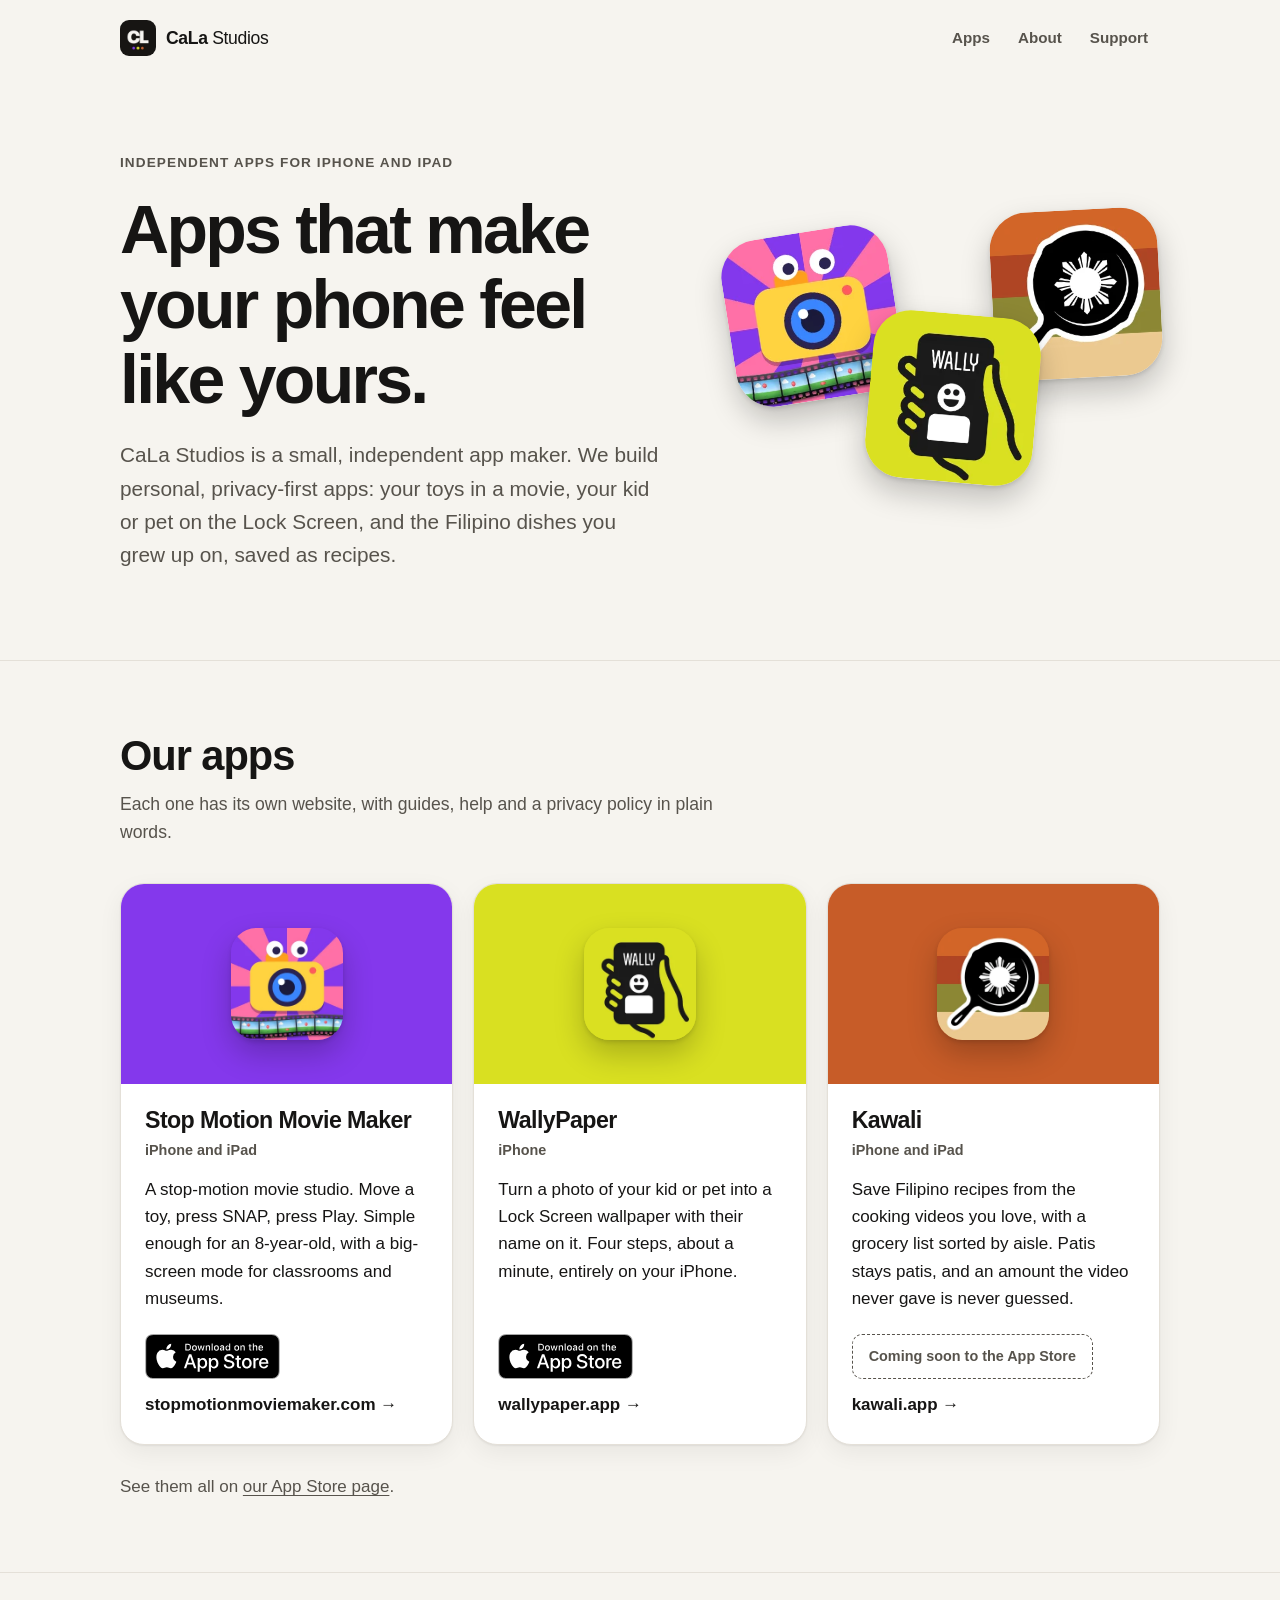
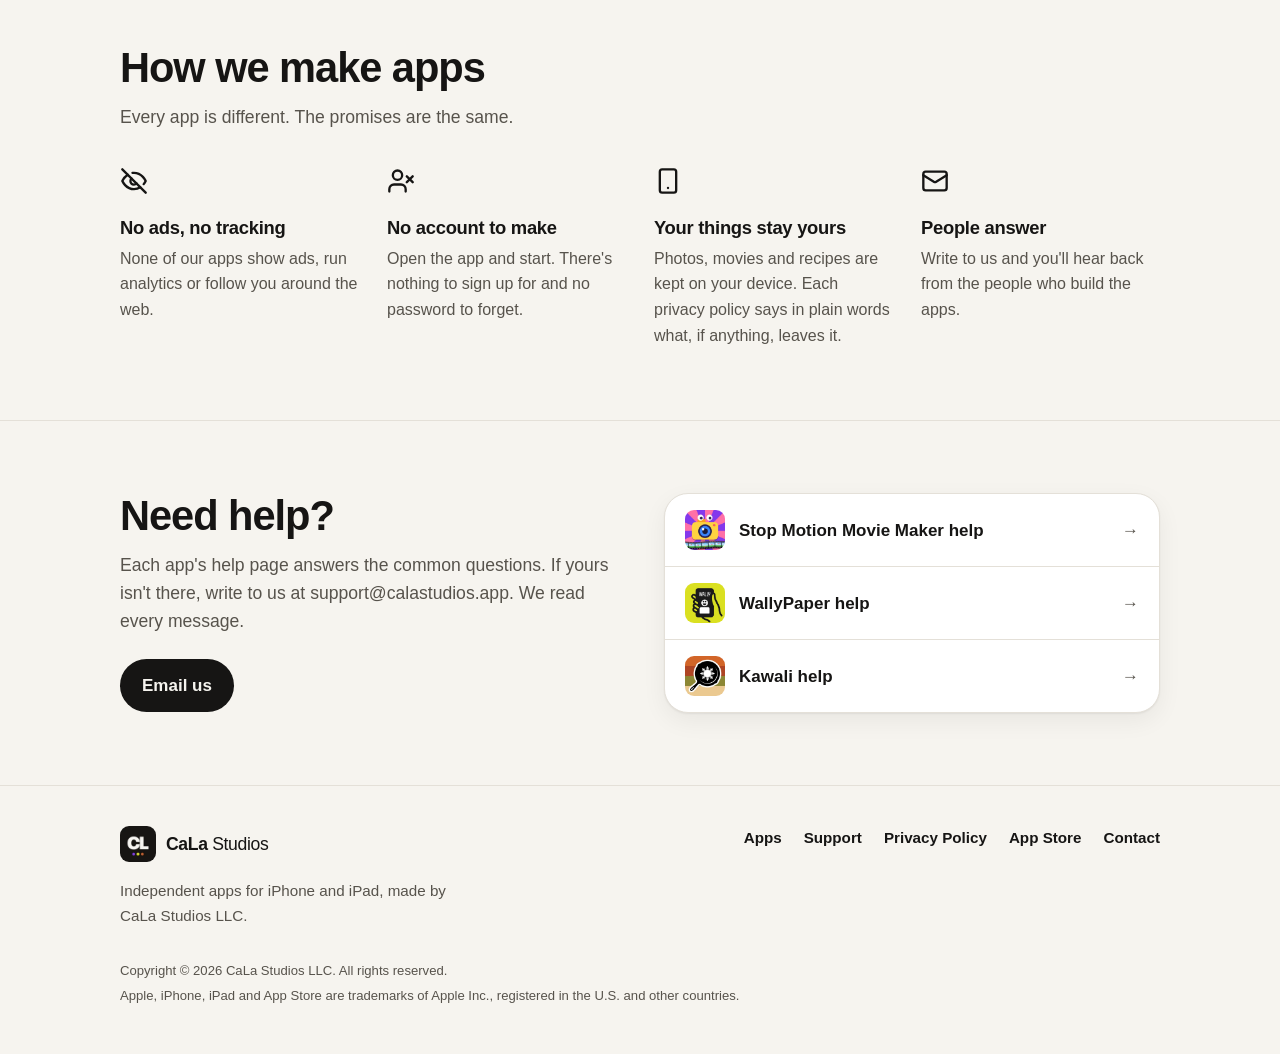
==== index.html @ 73f0d2a2 "Studio site for CaLa Studios, replacing the Google Sites page Home page with the three apps (each ca" ====
<!DOCTYPE html>
<html lang="en">
<head>
  <meta charset="utf-8">
  <meta name="viewport" content="width=device-width, initial-scale=1, viewport-fit=cover">
  <title>CaLa Studios – Independent apps for iPhone and iPad</title>
  <meta name="description" content="CaLa Studios is an independent app maker building personal, privacy-first apps for iPhone and iPad: Stop Motion Movie Maker, WallyPaper and Kawali. No ads, no tracking, no account.">
  <link rel="canonical" href="https://calastudios.app/">
  <meta name="theme-color" content="#f6f4ef" media="(prefers-color-scheme: light)">
  <meta name="theme-color" content="#121110" media="(prefers-color-scheme: dark)">

  <meta property="og:type" content="website">
  <meta property="og:site_name" content="CaLa Studios">
  <meta property="og:title" content="CaLa Studios – Apps that make your phone feel like yours">
  <meta property="og:description" content="Personal, privacy-first apps for iPhone and iPad: Stop Motion Movie Maker, WallyPaper and Kawali.">
  <meta property="og:url" content="https://calastudios.app/">
  <meta property="og:image" content="https://calastudios.app/assets/img/og-image.jpg">
  <meta property="og:image:width" content="1200">
  <meta property="og:image:height" content="630">
  <meta property="og:image:alt" content="CaLa Studios, with the icons for Stop Motion Movie Maker, WallyPaper and Kawali">
  <meta name="twitter:card" content="summary_large_image">
  <meta name="twitter:title" content="CaLa Studios – Apps that make your phone feel like yours">
  <meta name="twitter:description" content="Personal, privacy-first apps for iPhone and iPad.">
  <meta name="twitter:image" content="https://calastudios.app/assets/img/og-image.jpg">

  <link rel="icon" href="/assets/img/icon-32.png" sizes="32x32" type="image/png">
  <link rel="icon" href="/assets/img/icon-16.png" sizes="16x16" type="image/png">
  <link rel="apple-touch-icon" href="/assets/img/icon-180.png">
  <link rel="manifest" href="/site.webmanifest">
  <link rel="stylesheet" href="/assets/css/site.css?v=20261007">

  <script type="application/ld+json">
  {
    "@context": "https://schema.org",
    "@graph": [
      {
        "@type": "Organization",
        "@id": "https://calastudios.app/#org",
        "name": "CaLa Studios LLC",
        "alternateName": "CaLa Studios",
        "url": "https://calastudios.app/",
        "logo": "https://calastudios.app/assets/img/icon-512.png",
        "email": "support@calastudios.app",
        "sameAs": ["https://apps.apple.com/us/developer/cala-studios/id1877582848"]
      },
      {
        "@type": "WebSite",
        "@id": "https://calastudios.app/#website",
        "name": "CaLa Studios",
        "url": "https://calastudios.app/",
        "publisher": { "@id": "https://calastudios.app/#org" }
      },
      {
        "@type": "SoftwareApplication",
        "name": "Stop Motion Movie Maker",
        "url": "https://stopmotionmoviemaker.com/",
        "operatingSystem": "iOS 26.0 or later, iPadOS 26.0 or later",
        "applicationCategory": "MultimediaApplication",
        "downloadUrl": "https://apps.apple.com/us/app/stop-motion-movie-maker/id6815898667",
        "image": "https://calastudios.app/assets/img/app-stopmotion.webp",
        "publisher": { "@id": "https://calastudios.app/#org" }
      },
      {
        "@type": "SoftwareApplication",
        "name": "WallyPaper",
        "url": "https://wallypaper.app/",
        "operatingSystem": "iOS 18.0 or later",
        "applicationCategory": "PhotoApplication",
        "downloadUrl": "https://apps.apple.com/us/app/wallypaper-custom-wallpaper/id6805213479",
        "image": "https://calastudios.app/assets/img/app-wallypaper.webp",
        "publisher": { "@id": "https://calastudios.app/#org" }
      },
      {
        "@type": "SoftwareApplication",
        "name": "Kawali",
        "url": "https://kawali.app/",
        "operatingSystem": "iOS 26.2 or later",
        "applicationCategory": "LifestyleApplication",
        "image": "https://calastudios.app/assets/img/app-kawali.webp",
        "publisher": { "@id": "https://calastudios.app/#org" }
      }
    ]
  }
  </script>
</head>
<body>
  <a class="skip-link" href="#main">Skip to content</a>

  <header class="site-header">
    <div class="container nav">
      <a class="logo" href="/" aria-label="CaLa Studios home"><img src="/assets/img/mark.webp" alt="" width="36" height="36"><span class="logo-name"><b>CaLa</b><span> Studios</span></span></a>
      <ul class="nav-links">
        <li><a href="#apps">Apps</a></li>
        <li class="nav-about"><a href="#about">About</a></li>
        <li><a href="#support">Support</a></li>
      </ul>
    </div>
  </header>

  <main id="main">

    <section class="hero">
      <div class="container hero-grid">
        <div>
          <span class="eyebrow">Independent apps for iPhone and iPad</span>
          <h1>Apps that make your phone feel like yours.</h1>
          <p>CaLa Studios is a small, independent app maker. We build personal, privacy-first apps: your toys in a movie, your kid or pet on the Lock Screen, and the Filipino dishes you grew up on, saved as recipes.</p>
        </div>
        <div class="hero-icons" aria-hidden="true">
          <img src="/assets/img/app-stopmotion.webp" alt="" width="256" height="256" fetchpriority="high">
          <img src="/assets/img/app-wallypaper.webp" alt="" width="256" height="256" fetchpriority="high">
          <img src="/assets/img/app-kawali.webp" alt="" width="256" height="256" fetchpriority="high">
        </div>
      </div>
    </section>

    <section class="section" id="apps">
      <div class="container">
        <div class="section-head">
          <h2>Our apps</h2>
          <p>Each one has its own website, with guides, help and a privacy policy in plain words.</p>
        </div>

        <ul class="apps">
          <li class="app app--stopmotion">
            <div class="app-poster"><img src="/assets/img/app-stopmotion.webp" alt="" width="256" height="256" loading="lazy"></div>
            <div class="app-body">
              <h3>Stop Motion Movie Maker</h3>
              <p class="app-for">iPhone and iPad</p>
              <p>A stop-motion movie studio. Move a toy, press SNAP, press Play. Simple enough for an 8-year-old, with a big-screen mode for classrooms and museums.</p>
              <div class="app-actions">
                <a class="badge-link" href="https://apps.apple.com/us/app/stop-motion-movie-maker/id6815898667"><img src="/assets/img/app-store-badge.svg" alt="Download Stop Motion Movie Maker on the App Store" width="162" height="54"></a>
                <a class="site-link" href="https://stopmotionmoviemaker.com/">stopmotionmoviemaker.com</a>
              </div>
            </div>
          </li>

          <li class="app app--wallypaper">
            <div class="app-poster"><img src="/assets/img/app-wallypaper.webp" alt="" width="256" height="256" loading="lazy"></div>
            <div class="app-body">
              <h3>WallyPaper</h3>
              <p class="app-for">iPhone</p>
              <p>Turn a photo of your kid or pet into a Lock Screen wallpaper with their name on it. Four steps, about a minute, entirely on your iPhone.</p>
              <div class="app-actions">
                <a class="badge-link" href="https://apps.apple.com/us/app/wallypaper-custom-wallpaper/id6805213479"><img src="/assets/img/app-store-badge.svg" alt="Download WallyPaper on the App Store" width="162" height="54"></a>
                <a class="site-link" href="https://wallypaper.app/">wallypaper.app</a>
              </div>
            </div>
          </li>

          <li class="app app--kawali">
            <div class="app-poster"><img src="/assets/img/app-kawali.webp" alt="" width="256" height="256" loading="lazy"></div>
            <div class="app-body">
              <h3>Kawali</h3>
              <p class="app-for">iPhone and iPad</p>
              <p>Save Filipino recipes from the cooking videos you love, with a grocery list sorted by aisle. Patis stays patis, and an amount the video never gave is never guessed.</p>
              <div class="app-actions">
                <span class="soon" data-store>Coming soon to the App Store</span>
                <a class="site-link" href="https://kawali.app/">kawali.app</a>
              </div>
            </div>
          </li>
        </ul>

        <p class="apps-more">See them all on <a href="https://apps.apple.com/us/developer/cala-studios/id1877582848">our App Store page</a>.</p>
      </div>
    </section>

    <section class="section" id="about">
      <div class="container">
        <div class="section-head">
          <h2>How we make apps</h2>
          <p>Every app is different. The promises are the same.</p>
        </div>
        <ul class="values">
          <li>
            <svg viewBox="0 0 24 24" fill="none" stroke="currentColor" stroke-width="2" stroke-linecap="round" stroke-linejoin="round" aria-hidden="true"><path d="M9.88 9.88a3 3 0 1 0 4.24 4.24"/><path d="M10.73 5.08A10.43 10.43 0 0 1 12 5c7 0 10 7 10 7a13.16 13.16 0 0 1-1.67 2.68"/><path d="M6.61 6.61A13.53 13.53 0 0 0 2 12s3 7 10 7a9.74 9.74 0 0 0 5.39-1.61"/><path d="m2 2 20 20"/></svg>
            <h3>No ads, no tracking</h3>
            <p>None of our apps show ads, run analytics or follow you around the web.</p>
          </li>
          <li>
            <svg viewBox="0 0 24 24" fill="none" stroke="currentColor" stroke-width="2" stroke-linecap="round" stroke-linejoin="round" aria-hidden="true"><path d="M16 21v-2a4 4 0 0 0-4-4H6a4 4 0 0 0-4 4v2"/><circle cx="9" cy="7" r="4"/><path d="m17 8 5 5"/><path d="m22 8-5 5"/></svg>
            <h3>No account to make</h3>
            <p>Open the app and start. There's nothing to sign up for and no password to forget.</p>
          </li>
          <li>
            <svg viewBox="0 0 24 24" fill="none" stroke="currentColor" stroke-width="2" stroke-linecap="round" stroke-linejoin="round" aria-hidden="true"><rect width="14" height="20" x="5" y="2" rx="2"/><path d="M12 18h.01"/></svg>
            <h3>Your things stay yours</h3>
            <p>Photos, movies and recipes are kept on your device. Each privacy policy says in plain words what, if anything, leaves it.</p>
          </li>
          <li>
            <svg viewBox="0 0 24 24" fill="none" stroke="currentColor" stroke-width="2" stroke-linecap="round" stroke-linejoin="round" aria-hidden="true"><rect width="20" height="16" x="2" y="4" rx="2"/><path d="m22 7-8.97 5.7a1.94 1.94 0 0 1-2.06 0L2 7"/></svg>
            <h3>People answer</h3>
            <p>Write to us and you'll hear back from the people who build the apps.</p>
          </li>
        </ul>
      </div>
    </section>

    <section class="section" id="support">
      <div class="container support">
        <div class="section-head">
          <h2>Need help?</h2>
          <p>Each app's help page answers the common questions. If yours isn't there, write to us at support@calastudios.app. We read every message.</p>
          <a class="btn" href="mailto:support@calastudios.app">Email us</a>
        </div>
        <ul class="help-list">
          <li><a href="https://stopmotionmoviemaker.com/support"><img src="/assets/img/app-stopmotion.webp" alt="" width="256" height="256" loading="lazy">Stop Motion Movie Maker help</a></li>
          <li><a href="https://wallypaper.app/support"><img src="/assets/img/app-wallypaper.webp" alt="" width="256" height="256" loading="lazy">WallyPaper help</a></li>
          <li><a href="https://kawali.app/support"><img src="/assets/img/app-kawali.webp" alt="" width="256" height="256" loading="lazy">Kawali help</a></li>
        </ul>
      </div>
    </section>

  </main>

  <footer class="site-footer">
    <div class="container">
      <div class="footer-grid">
        <div class="footer-brand">
          <a class="logo" href="/" aria-label="CaLa Studios home"><img src="/assets/img/mark.webp" alt="" width="36" height="36"><span class="logo-name"><b>CaLa</b> Studios</span></a>
          <p>Independent apps for iPhone and iPad, made by CaLa Studios LLC.</p>
        </div>
        <ul class="footer-links">
          <li><a href="/#apps">Apps</a></li>
          <li><a href="/#support">Support</a></li>
          <li><a href="/privacy">Privacy Policy</a></li>
          <li><a href="https://apps.apple.com/us/developer/cala-studios/id1877582848">App Store</a></li>
          <li><a href="mailto:support@calastudios.app">Contact</a></li>
        </ul>
      </div>
      <div class="footer-meta">
        <span>Copyright © <span data-year>2026</span> CaLa Studios LLC. All rights reserved.</span>
        <span>Apple, iPhone, iPad and App Store are trademarks of Apple Inc., registered in the U.S. and other countries.</span>
      </div>
    </div>
  </footer>

  <script src="/assets/js/site.js" defer></script>
</body>
</html>
---- assets/css/site.css ----
/* CaLa Studios — calastudios.app. One stylesheet for every page.
   The studio frame stays neutral; each app's icon color is its card's color. */

:root {
  color-scheme: light dark;
  --paper: #f6f4ef;
  --surface: #ffffff;
  --ink: #161514;
  --ink-2: #57534c;
  --line: #e4e0d8;
  --shadow: 0 1px 2px rgb(22 21 20 / 0.06), 0 8px 24px rgb(22 21 20 / 0.06);
  --icon-shadow: 0 2px 4px rgb(0 0 0 / 0.12), 0 14px 30px rgb(0 0 0 / 0.22);

  /* App colors, sampled from each app icon */
  --stopmotion: #8438ec;
  --wallypaper: #d9e021;
  --kawali: #c75c28;

  --radius: 24px;
  --max: 1080px;
  --font: -apple-system, BlinkMacSystemFont, "SF Pro Text", "Segoe UI", Roboto, "Helvetica Neue", Arial, sans-serif;
  --font-display: -apple-system, BlinkMacSystemFont, "SF Pro Display", "Segoe UI", Roboto, "Helvetica Neue", Arial, sans-serif;
}

@media (prefers-color-scheme: dark) {
  :root {
    --paper: #121110;
    --surface: #1c1b19;
    --ink: #f3f1ec;
    --ink-2: #aba69c;
    --line: #2f2d29;
    --shadow: 0 1px 2px rgb(0 0 0 / 0.3), 0 8px 24px rgb(0 0 0 / 0.25);
  }
  .logo img { box-shadow: 0 0 0 1px #3a3833; }
}

*, *::before, *::after { box-sizing: border-box; }

html { -webkit-text-size-adjust: 100%; text-size-adjust: 100%; }

body {
  margin: 0;
  background: var(--paper);
  color: var(--ink);
  font: 400 17px/1.6 var(--font);
  -webkit-font-smoothing: antialiased;
}

img { display: block; max-width: 100%; height: auto; }

a { color: inherit; text-decoration-thickness: 1px; text-underline-offset: 3px; }
a:hover { text-decoration-thickness: 2px; }
:focus-visible { outline: 3px solid var(--stopmotion); outline-offset: 3px; border-radius: 6px; }

h1, h2, h3 { font-family: var(--font-display); line-height: 1.1; letter-spacing: -0.025em; margin: 0; }

.container { width: 100%; max-width: var(--max); margin: 0 auto; padding: 0 20px; }

.skip-link { position: absolute; left: -9999px; top: 12px; z-index: 10; background: var(--ink); color: var(--paper); padding: 10px 16px; border-radius: 10px; }
.skip-link:focus { left: 12px; }

.visually-hidden { position: absolute; width: 1px; height: 1px; overflow: hidden; clip: rect(0 0 0 0); white-space: nowrap; }

/* ---------- Header ---------- */

.site-header { padding: 18px 0; }
.nav { display: flex; align-items: center; justify-content: space-between; gap: 16px; }

.logo { display: inline-flex; align-items: center; gap: 10px; text-decoration: none; font-family: var(--font-display); font-size: 1.1rem; letter-spacing: -0.02em; white-space: nowrap; }
.logo img { width: 36px; height: 36px; border-radius: 9px; }
.logo-name { font-weight: 500; }
.logo-name b { font-weight: 800; }

.nav-links { display: flex; gap: 4px; list-style: none; margin: 0; padding: 0; }
.nav-links a { display: block; padding: 8px 12px; border-radius: 999px; text-decoration: none; font-weight: 600; font-size: 0.95rem; color: var(--ink-2); }
.nav-links a:hover { color: var(--ink); background: var(--surface); }

/* ---------- Hero ---------- */

.hero { padding: 72px 0 88px; }
.hero-grid { display: grid; grid-template-columns: 1.25fr 1fr; gap: 48px; align-items: center; }

.eyebrow { display: inline-block; font-size: 0.85rem; font-weight: 700; letter-spacing: 0.08em; text-transform: uppercase; color: var(--ink-2); margin-bottom: 18px; }

.hero h1 { font-size: clamp(2.5rem, 6vw, 4.25rem); font-weight: 800; letter-spacing: -0.04em; max-width: 13ch; }
.hero p { font-size: clamp(1.1rem, 1.8vw, 1.3rem); color: var(--ink-2); max-width: 34rem; margin: 22px 0 0; }

/* Three app icons, fanned like cards on a table */
.hero-icons { position: relative; height: 300px; }
.hero-icons img { position: absolute; width: 168px; height: 168px; border-radius: 22.5%; box-shadow: var(--icon-shadow); }
.hero-icons img:nth-child(1) { left: 2%; top: 22px; transform: rotate(-9deg); }
.hero-icons img:nth-child(2) { left: 34%; top: 104px; transform: rotate(5deg); z-index: 1; }
.hero-icons img:nth-child(3) { right: 0; top: 0; transform: rotate(-3deg); }

/* ---------- Sections ---------- */

.section { padding: 72px 0; border-top: 1px solid var(--line); }
.section-head { max-width: 40rem; margin-bottom: 36px; }
.section-head h2 { font-size: clamp(1.9rem, 3.6vw, 2.6rem); font-weight: 800; }
.section-head p { color: var(--ink-2); margin: 12px 0 0; font-size: 1.1rem; }

/* ---------- App cards ---------- */

.apps { display: grid; grid-template-columns: repeat(3, 1fr); gap: 20px; list-style: none; margin: 0; padding: 0; }

.app {
  display: flex; flex-direction: column;
  background: var(--surface); border: 1px solid var(--line); border-radius: var(--radius);
  overflow: hidden; box-shadow: var(--shadow);
}
.app-poster { display: grid; place-items: center; height: 200px; background: var(--app-color); }
.app-poster img { width: 112px; height: 112px; border-radius: 22.5%; box-shadow: var(--icon-shadow); }
.app--stopmotion { --app-color: var(--stopmotion); }
.app--wallypaper { --app-color: var(--wallypaper); }
.app--kawali { --app-color: var(--kawali); }

.app-body { display: flex; flex-direction: column; flex: 1; padding: 24px 24px 26px; }
.app h3 { font-size: 1.45rem; font-weight: 800; }
.app-for { margin: 6px 0 0; font-size: 0.9rem; font-weight: 600; color: var(--ink-2); }
.app-body > p:not(.app-for) { margin: 14px 0 0; }

.app-actions { display: flex; flex-wrap: wrap; align-items: center; gap: 12px 18px; margin-top: auto; padding-top: 22px; }
.app-actions .badge-link img { width: 135px; height: 45px; }
.site-link { font-weight: 700; text-decoration: none; white-space: nowrap; }
.site-link::after { content: " →"; }
.site-link:hover { text-decoration: underline; }
.soon { display: inline-flex; align-items: center; min-height: 45px; padding: 6px 16px; line-height: 1.3; border-radius: 10px; border: 1.5px dashed var(--ink-2); font-size: 0.9rem; font-weight: 700; color: var(--ink-2); }

.apps-more { margin: 28px 0 0; color: var(--ink-2); }

/* ---------- How we work ---------- */

.values { display: grid; grid-template-columns: repeat(4, 1fr); gap: 28px; list-style: none; margin: 0; padding: 0; }
.values svg { width: 28px; height: 28px; margin-bottom: 14px; }
.values h3 { font-size: 1.15rem; font-weight: 800; letter-spacing: -0.015em; }
.values p { margin: 8px 0 0; color: var(--ink-2); font-size: 1rem; }

/* ---------- Support ---------- */

.support { display: grid; grid-template-columns: 1fr 1fr; gap: 20px 48px; align-items: start; }
.support .section-head { margin-bottom: 0; }
.btn {
  display: inline-flex; align-items: center; gap: 8px; margin-top: 24px;
  padding: 13px 22px; border-radius: 999px; background: var(--ink); color: var(--paper);
  font-weight: 700; text-decoration: none;
}
.btn:hover { opacity: 0.88; }

.help-list { list-style: none; margin: 0; padding: 0; background: var(--surface); border: 1px solid var(--line); border-radius: var(--radius); box-shadow: var(--shadow); }
.help-list li + li { border-top: 1px solid var(--line); }
.help-list a { display: flex; align-items: center; gap: 14px; padding: 16px 20px; text-decoration: none; font-weight: 700; }
.help-list a::after { content: "→"; margin-left: auto; color: var(--ink-2); }
.help-list a:hover::after { color: var(--ink); }
.help-list img { width: 40px; height: 40px; border-radius: 22.5%; }

/* ---------- Text pages (privacy) ---------- */

.page { padding: 48px 0 80px; }
.prose { max-width: 42rem; }
.prose h1 { font-size: clamp(2.2rem, 5vw, 3.2rem); font-weight: 800; letter-spacing: -0.035em; }
.prose .updated { margin: 12px 0 0; color: var(--ink-2); font-size: 0.95rem; }
.prose .lede { font-size: 1.2rem; margin: 24px 0 0; }
.prose h2 { font-size: 1.4rem; font-weight: 800; margin: 40px 0 0; }
.prose p, .prose ul { margin: 14px 0 0; }
.prose li + li { margin-top: 6px; }

/* ---------- 404 and redirects ---------- */

.notfound { padding: 96px 0 120px; text-align: center; }
.notfound .big { font-family: var(--font-display); font-size: clamp(5rem, 16vw, 9rem); font-weight: 800; letter-spacing: -0.06em; line-height: 1; }
.notfound h1 { font-size: clamp(1.6rem, 3.2vw, 2.2rem); font-weight: 800; margin-top: 12px; }
.notfound p { color: var(--ink-2); max-width: 30rem; margin: 14px auto 0; }

/* ---------- Footer ---------- */

.site-footer { border-top: 1px solid var(--line); padding: 40px 0 48px; font-size: 0.95rem; }
.footer-grid { display: flex; flex-wrap: wrap; justify-content: space-between; gap: 24px; }
.footer-brand p { margin: 10px 0 0; color: var(--ink-2); max-width: 22rem; }
.footer-links { display: flex; flex-wrap: wrap; gap: 8px 22px; list-style: none; margin: 0; padding: 0; font-weight: 600; }
.footer-links a { text-decoration: none; }
.footer-links a:hover { text-decoration: underline; }
.footer-meta { display: flex; flex-direction: column; gap: 4px; margin-top: 32px; font-size: 0.82rem; color: var(--ink-2); }

/* ---------- Responsive ---------- */

@media (max-width: 920px) {
  .hero { padding: 40px 0 64px; }
  .hero-grid { grid-template-columns: 1fr; gap: 36px; }
  .hero-icons { order: -1; height: 150px; max-width: 340px; }
  .hero-icons img { width: 104px; height: 104px; }
  .hero-icons img:nth-child(1) { top: 18px; }
  .hero-icons img:nth-child(2) { left: 33%; top: 40px; }
  .hero-icons img:nth-child(3) { top: 6px; }
  .apps { grid-template-columns: 1fr; max-width: 560px; }
  .values { grid-template-columns: 1fr 1fr; }
  .support { grid-template-columns: 1fr; }
}

@media (max-width: 560px) {
  .section { padding: 56px 0; }
  .nav-links a { padding: 8px 10px; }
  .nav-links .nav-about { display: none; }
  .values { grid-template-columns: 1fr; gap: 24px; }
  .app-poster { height: 168px; }
}

@media (max-width: 360px) {
  .logo-name span { display: none; }
  .app-body { padding: 22px 20px 24px; }
  .site-link { font-size: 0.95rem; }
  .soon { padding: 6px 12px; font-size: 0.85rem; }
}

@media (prefers-reduced-motion: no-preference) {
  .hero-icons img { transition: transform 0.4s cubic-bezier(.2,.8,.2,1); }
  .hero-icons:hover img:nth-child(1) { transform: rotate(-12deg) translateY(-6px); }
  .hero-icons:hover img:nth-child(2) { transform: rotate(7deg) translateY(-6px); }
  .hero-icons:hover img:nth-child(3) { transform: rotate(-1deg) translateY(-6px); }
}
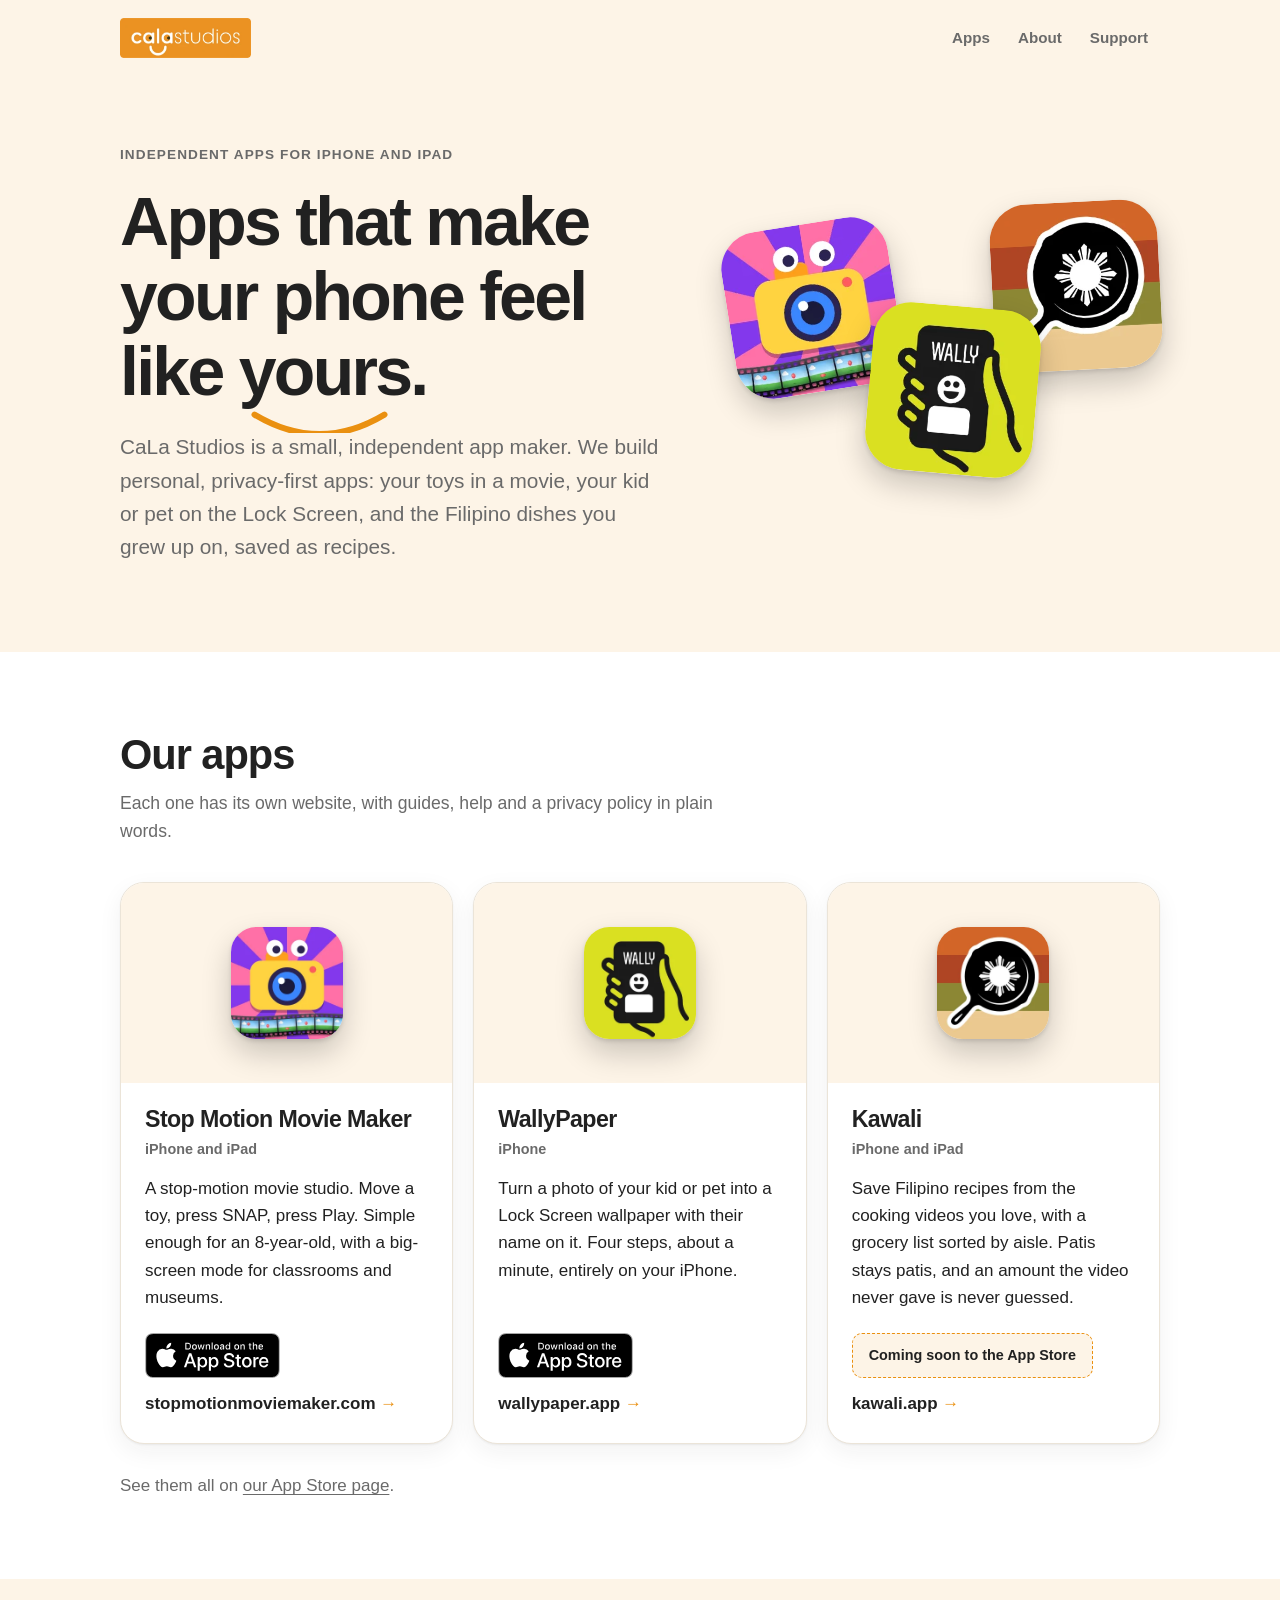
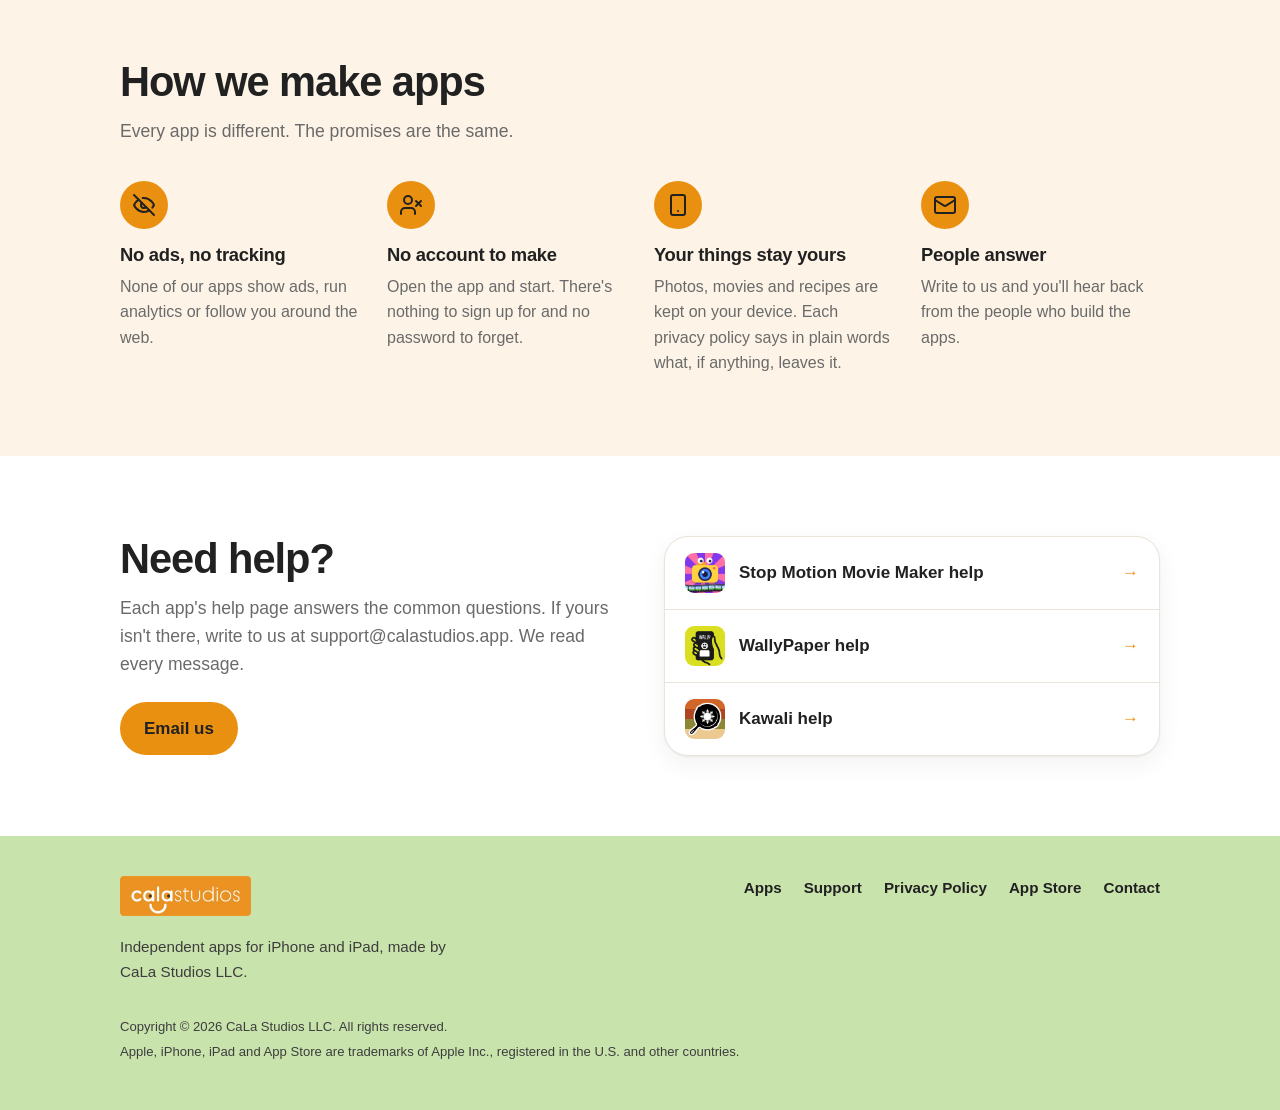
==== commit fb98d27b: "Use the CaLa Studios logo and the Google Sites page's colors The header and footer show the "calastu" ====
--- a/index.html
+++ b/index.html
@@ -6,8 +6,7 @@
   <title>CaLa Studios – Independent apps for iPhone and iPad</title>
   <meta name="description" content="CaLa Studios is an independent app maker building personal, privacy-first apps for iPhone and iPad: Stop Motion Movie Maker, WallyPaper and Kawali. No ads, no tracking, no account.">
   <link rel="canonical" href="https://calastudios.app/">
-  <meta name="theme-color" content="#f6f4ef" media="(prefers-color-scheme: light)">
-  <meta name="theme-color" content="#121110" media="(prefers-color-scheme: dark)">
+  <meta name="theme-color" content="#fdf4e7">
 
   <meta property="og:type" content="website">
   <meta property="og:site_name" content="CaLa Studios">
@@ -27,7 +26,7 @@
   <link rel="icon" href="/assets/img/icon-16.png" sizes="16x16" type="image/png">
   <link rel="apple-touch-icon" href="/assets/img/icon-180.png">
   <link rel="manifest" href="/site.webmanifest">
-  <link rel="stylesheet" href="/assets/css/site.css?v=20261007">
+  <link rel="stylesheet" href="/assets/css/site.css?v=20261007b">
 
   <script type="application/ld+json">
   {
@@ -83,12 +82,12 @@
   }
   </script>
 </head>
-<body>
+<body class="home">
   <a class="skip-link" href="#main">Skip to content</a>
 
   <header class="site-header">
     <div class="container nav">
-      <a class="logo" href="/" aria-label="CaLa Studios home"><img src="/assets/img/mark.webp" alt="" width="36" height="36"><span class="logo-name"><b>CaLa</b><span> Studios</span></span></a>
+      <a class="logo" href="/"><img src="/assets/img/logo.webp" alt="CaLa Studios" width="131" height="40"></a>
       <ul class="nav-links">
         <li><a href="#apps">Apps</a></li>
         <li class="nav-about"><a href="#about">About</a></li>
@@ -103,7 +102,7 @@
       <div class="container hero-grid">
         <div>
           <span class="eyebrow">Independent apps for iPhone and iPad</span>
-          <h1>Apps that make your phone feel like yours.</h1>
+          <h1>Apps that make your phone feel like <span class="smile">yours</span>.</h1>
           <p>CaLa Studios is a small, independent app maker. We build personal, privacy-first apps: your toys in a movie, your kid or pet on the Lock Screen, and the Filipino dishes you grew up on, saved as recipes.</p>
         </div>
         <div class="hero-icons" aria-hidden="true">
@@ -122,7 +121,7 @@
         </div>
 
         <ul class="apps">
-          <li class="app app--stopmotion">
+          <li class="app">
             <div class="app-poster"><img src="/assets/img/app-stopmotion.webp" alt="" width="256" height="256" loading="lazy"></div>
             <div class="app-body">
               <h3>Stop Motion Movie Maker</h3>
@@ -135,7 +134,7 @@
             </div>
           </li>
 
-          <li class="app app--wallypaper">
+          <li class="app">
             <div class="app-poster"><img src="/assets/img/app-wallypaper.webp" alt="" width="256" height="256" loading="lazy"></div>
             <div class="app-body">
               <h3>WallyPaper</h3>
@@ -148,7 +147,7 @@
             </div>
           </li>
 
-          <li class="app app--kawali">
+          <li class="app">
             <div class="app-poster"><img src="/assets/img/app-kawali.webp" alt="" width="256" height="256" loading="lazy"></div>
             <div class="app-body">
               <h3>Kawali</h3>
@@ -166,7 +165,7 @@
       </div>
     </section>
 
-    <section class="section" id="about">
+    <section class="section section--cream" id="about">
       <div class="container">
         <div class="section-head">
           <h2>How we make apps</h2>
@@ -174,22 +173,22 @@
         </div>
         <ul class="values">
           <li>
-            <svg viewBox="0 0 24 24" fill="none" stroke="currentColor" stroke-width="2" stroke-linecap="round" stroke-linejoin="round" aria-hidden="true"><path d="M9.88 9.88a3 3 0 1 0 4.24 4.24"/><path d="M10.73 5.08A10.43 10.43 0 0 1 12 5c7 0 10 7 10 7a13.16 13.16 0 0 1-1.67 2.68"/><path d="M6.61 6.61A13.53 13.53 0 0 0 2 12s3 7 10 7a9.74 9.74 0 0 0 5.39-1.61"/><path d="m2 2 20 20"/></svg>
+            <span class="glyph"><svg viewBox="0 0 24 24" fill="none" stroke="currentColor" stroke-width="2" stroke-linecap="round" stroke-linejoin="round" aria-hidden="true"><path d="M9.88 9.88a3 3 0 1 0 4.24 4.24"/><path d="M10.73 5.08A10.43 10.43 0 0 1 12 5c7 0 10 7 10 7a13.16 13.16 0 0 1-1.67 2.68"/><path d="M6.61 6.61A13.53 13.53 0 0 0 2 12s3 7 10 7a9.74 9.74 0 0 0 5.39-1.61"/><path d="m2 2 20 20"/></svg></span>
             <h3>No ads, no tracking</h3>
             <p>None of our apps show ads, run analytics or follow you around the web.</p>
           </li>
           <li>
-            <svg viewBox="0 0 24 24" fill="none" stroke="currentColor" stroke-width="2" stroke-linecap="round" stroke-linejoin="round" aria-hidden="true"><path d="M16 21v-2a4 4 0 0 0-4-4H6a4 4 0 0 0-4 4v2"/><circle cx="9" cy="7" r="4"/><path d="m17 8 5 5"/><path d="m22 8-5 5"/></svg>
+            <span class="glyph"><svg viewBox="0 0 24 24" fill="none" stroke="currentColor" stroke-width="2" stroke-linecap="round" stroke-linejoin="round" aria-hidden="true"><path d="M16 21v-2a4 4 0 0 0-4-4H6a4 4 0 0 0-4 4v2"/><circle cx="9" cy="7" r="4"/><path d="m17 8 5 5"/><path d="m22 8-5 5"/></svg></span>
             <h3>No account to make</h3>
             <p>Open the app and start. There's nothing to sign up for and no password to forget.</p>
           </li>
           <li>
-            <svg viewBox="0 0 24 24" fill="none" stroke="currentColor" stroke-width="2" stroke-linecap="round" stroke-linejoin="round" aria-hidden="true"><rect width="14" height="20" x="5" y="2" rx="2"/><path d="M12 18h.01"/></svg>
+            <span class="glyph"><svg viewBox="0 0 24 24" fill="none" stroke="currentColor" stroke-width="2" stroke-linecap="round" stroke-linejoin="round" aria-hidden="true"><rect width="14" height="20" x="5" y="2" rx="2"/><path d="M12 18h.01"/></svg></span>
             <h3>Your things stay yours</h3>
             <p>Photos, movies and recipes are kept on your device. Each privacy policy says in plain words what, if anything, leaves it.</p>
           </li>
           <li>
-            <svg viewBox="0 0 24 24" fill="none" stroke="currentColor" stroke-width="2" stroke-linecap="round" stroke-linejoin="round" aria-hidden="true"><rect width="20" height="16" x="2" y="4" rx="2"/><path d="m22 7-8.97 5.7a1.94 1.94 0 0 1-2.06 0L2 7"/></svg>
+            <span class="glyph"><svg viewBox="0 0 24 24" fill="none" stroke="currentColor" stroke-width="2" stroke-linecap="round" stroke-linejoin="round" aria-hidden="true"><rect width="20" height="16" x="2" y="4" rx="2"/><path d="m22 7-8.97 5.7a1.94 1.94 0 0 1-2.06 0L2 7"/></svg></span>
             <h3>People answer</h3>
             <p>Write to us and you'll hear back from the people who build the apps.</p>
           </li>
@@ -218,7 +217,7 @@
     <div class="container">
       <div class="footer-grid">
         <div class="footer-brand">
-          <a class="logo" href="/" aria-label="CaLa Studios home"><img src="/assets/img/mark.webp" alt="" width="36" height="36"><span class="logo-name"><b>CaLa</b> Studios</span></a>
+          <a class="logo" href="/"><img src="/assets/img/logo.webp" alt="CaLa Studios" width="131" height="40"></a>
           <p>Independent apps for iPhone and iPad, made by CaLa Studios LLC.</p>
         </div>
         <ul class="footer-links">
--- a/assets/css/site.css
+++ b/assets/css/site.css
@@ -1,20 +1,19 @@
 /* CaLa Studios — calastudios.app. One stylesheet for every page.
-   The studio frame stays neutral; each app's icon color is its card's color. */
+   Colors follow the original Google Sites page: white, CaLa orange, a cream tint of it,
+   and the light green footer. Light only, like the app sites. */
 
 :root {
-  color-scheme: light dark;
-  --paper: #f6f4ef;
-  --surface: #ffffff;
-  --ink: #161514;
-  --ink-2: #57534c;
-  --line: #e4e0d8;
-  --shadow: 0 1px 2px rgb(22 21 20 / 0.06), 0 8px 24px rgb(22 21 20 / 0.06);
-  --icon-shadow: 0 2px 4px rgb(0 0 0 / 0.12), 0 14px 30px rgb(0 0 0 / 0.22);
-
-  /* App colors, sampled from each app icon */
-  --stopmotion: #8438ec;
-  --wallypaper: #d9e021;
-  --kawali: #c75c28;
+  color-scheme: light;
+  --white: #ffffff;
+  --cream: #fdf4e7;      /* CaLa orange at 10% on white */
+  --orange: #ea9010;     /* the logo and the buttons */
+  --orange-dark: #d27f08;
+  --green: #c9e3ad;      /* footer */
+  --ink: #212121;
+  --ink-2: #6a6a6a;
+  --line: #ebe4d8;
+  --shadow: 0 1px 2px rgb(33 33 33 / 0.06), 0 8px 24px rgb(33 33 33 / 0.06);
+  --icon-shadow: 0 2px 4px rgb(0 0 0 / 0.12), 0 14px 30px rgb(0 0 0 / 0.2);
 
   --radius: 24px;
   --max: 1080px;
@@ -22,68 +21,62 @@
   --font-display: -apple-system, BlinkMacSystemFont, "SF Pro Display", "Segoe UI", Roboto, "Helvetica Neue", Arial, sans-serif;
 }
 
-@media (prefers-color-scheme: dark) {
-  :root {
-    --paper: #121110;
-    --surface: #1c1b19;
-    --ink: #f3f1ec;
-    --ink-2: #aba69c;
-    --line: #2f2d29;
-    --shadow: 0 1px 2px rgb(0 0 0 / 0.3), 0 8px 24px rgb(0 0 0 / 0.25);
-  }
-  .logo img { box-shadow: 0 0 0 1px #3a3833; }
-}
-
 *, *::before, *::after { box-sizing: border-box; }
 
 html { -webkit-text-size-adjust: 100%; text-size-adjust: 100%; }
 
 body {
   margin: 0;
-  background: var(--paper);
+  background: var(--white);
   color: var(--ink);
   font: 400 17px/1.6 var(--font);
   -webkit-font-smoothing: antialiased;
-}
+  min-height: 100vh; display: flex; flex-direction: column;
+}
+main { flex: 1; }
 
 img { display: block; max-width: 100%; height: auto; }
 
 a { color: inherit; text-decoration-thickness: 1px; text-underline-offset: 3px; }
-a:hover { text-decoration-thickness: 2px; }
-:focus-visible { outline: 3px solid var(--stopmotion); outline-offset: 3px; border-radius: 6px; }
+a:hover { text-decoration-color: var(--orange); text-decoration-thickness: 2px; }
+:focus-visible { outline: 3px solid var(--ink); outline-offset: 3px; border-radius: 6px; }
 
 h1, h2, h3 { font-family: var(--font-display); line-height: 1.1; letter-spacing: -0.025em; margin: 0; }
 
 .container { width: 100%; max-width: var(--max); margin: 0 auto; padding: 0 20px; }
 
-.skip-link { position: absolute; left: -9999px; top: 12px; z-index: 10; background: var(--ink); color: var(--paper); padding: 10px 16px; border-radius: 10px; }
+.skip-link { position: absolute; left: -9999px; top: 12px; z-index: 10; background: var(--ink); color: var(--white); padding: 10px 16px; border-radius: 10px; }
 .skip-link:focus { left: 12px; }
 
-.visually-hidden { position: absolute; width: 1px; height: 1px; overflow: hidden; clip: rect(0 0 0 0); white-space: nowrap; }
-
 /* ---------- Header ---------- */
 
 .site-header { padding: 18px 0; }
+.home .site-header { background: var(--cream); }
 .nav { display: flex; align-items: center; justify-content: space-between; gap: 16px; }
 
-.logo { display: inline-flex; align-items: center; gap: 10px; text-decoration: none; font-family: var(--font-display); font-size: 1.1rem; letter-spacing: -0.02em; white-space: nowrap; }
-.logo img { width: 36px; height: 36px; border-radius: 9px; }
-.logo-name { font-weight: 500; }
-.logo-name b { font-weight: 800; }
+.logo { display: inline-block; flex: none; }
+.logo img { width: auto; height: 40px; }
 
 .nav-links { display: flex; gap: 4px; list-style: none; margin: 0; padding: 0; }
 .nav-links a { display: block; padding: 8px 12px; border-radius: 999px; text-decoration: none; font-weight: 600; font-size: 0.95rem; color: var(--ink-2); }
-.nav-links a:hover { color: var(--ink); background: var(--surface); }
+.nav-links a:hover { color: var(--ink); background: rgb(234 144 16 / 0.14); }
 
 /* ---------- Hero ---------- */
 
-.hero { padding: 72px 0 88px; }
+.hero { padding: 64px 0 88px; background: var(--cream); }
 .hero-grid { display: grid; grid-template-columns: 1.25fr 1fr; gap: 48px; align-items: center; }
 
 .eyebrow { display: inline-block; font-size: 0.85rem; font-weight: 700; letter-spacing: 0.08em; text-transform: uppercase; color: var(--ink-2); margin-bottom: 18px; }
 
 .hero h1 { font-size: clamp(2.5rem, 6vw, 4.25rem); font-weight: 800; letter-spacing: -0.04em; max-width: 13ch; }
 .hero p { font-size: clamp(1.1rem, 1.8vw, 1.3rem); color: var(--ink-2); max-width: 34rem; margin: 22px 0 0; }
+
+/* The logo's smile, under "yours" */
+.smile { position: relative; white-space: nowrap; }
+.smile::after {
+  content: ""; position: absolute; left: 6%; right: 12%; bottom: -0.36em; height: 0.34em;
+  background: url("data:image/svg+xml,%3Csvg xmlns='http://www.w3.org/2000/svg' viewBox='0 0 100 20' preserveAspectRatio='none'%3E%3Cpath d='M4 4 Q50 38 96 4' fill='none' stroke='%23ea9010' stroke-width='6' stroke-linecap='round' vector-effect='non-scaling-stroke'/%3E%3C/svg%3E") center / 100% 100% no-repeat;
+}
 
 /* Three app icons, fanned like cards on a table */
 .hero-icons { position: relative; height: 300px; }
@@ -94,7 +87,8 @@
 
 /* ---------- Sections ---------- */
 
-.section { padding: 72px 0; border-top: 1px solid var(--line); }
+.section { padding: 80px 0; }
+.section--cream { background: var(--cream); }
 .section-head { max-width: 40rem; margin-bottom: 36px; }
 .section-head h2 { font-size: clamp(1.9rem, 3.6vw, 2.6rem); font-weight: 800; }
 .section-head p { color: var(--ink-2); margin: 12px 0 0; font-size: 1.1rem; }
@@ -105,14 +99,11 @@
 
 .app {
   display: flex; flex-direction: column;
-  background: var(--surface); border: 1px solid var(--line); border-radius: var(--radius);
+  background: var(--white); border: 1px solid var(--line); border-radius: var(--radius);
   overflow: hidden; box-shadow: var(--shadow);
 }
-.app-poster { display: grid; place-items: center; height: 200px; background: var(--app-color); }
+.app-poster { display: grid; place-items: center; height: 200px; background: var(--cream); }
 .app-poster img { width: 112px; height: 112px; border-radius: 22.5%; box-shadow: var(--icon-shadow); }
-.app--stopmotion { --app-color: var(--stopmotion); }
-.app--wallypaper { --app-color: var(--wallypaper); }
-.app--kawali { --app-color: var(--kawali); }
 
 .app-body { display: flex; flex-direction: column; flex: 1; padding: 24px 24px 26px; }
 .app h3 { font-size: 1.45rem; font-weight: 800; }
@@ -122,16 +113,17 @@
 .app-actions { display: flex; flex-wrap: wrap; align-items: center; gap: 12px 18px; margin-top: auto; padding-top: 22px; }
 .app-actions .badge-link img { width: 135px; height: 45px; }
 .site-link { font-weight: 700; text-decoration: none; white-space: nowrap; }
-.site-link::after { content: " →"; }
+.site-link::after { content: " →"; color: var(--orange); }
 .site-link:hover { text-decoration: underline; }
-.soon { display: inline-flex; align-items: center; min-height: 45px; padding: 6px 16px; line-height: 1.3; border-radius: 10px; border: 1.5px dashed var(--ink-2); font-size: 0.9rem; font-weight: 700; color: var(--ink-2); }
+.soon { display: inline-flex; align-items: center; min-height: 45px; padding: 6px 16px; line-height: 1.3; border-radius: 10px; border: 1.5px dashed var(--orange); background: var(--cream); font-size: 0.9rem; font-weight: 700; color: var(--ink); }
 
 .apps-more { margin: 28px 0 0; color: var(--ink-2); }
 
 /* ---------- How we work ---------- */
 
 .values { display: grid; grid-template-columns: repeat(4, 1fr); gap: 28px; list-style: none; margin: 0; padding: 0; }
-.values svg { width: 28px; height: 28px; margin-bottom: 14px; }
+.values .glyph { display: grid; place-items: center; width: 48px; height: 48px; border-radius: 50%; background: var(--orange); margin-bottom: 16px; }
+.values svg { width: 24px; height: 24px; color: var(--ink); }
 .values h3 { font-size: 1.15rem; font-weight: 800; letter-spacing: -0.015em; }
 .values p { margin: 8px 0 0; color: var(--ink-2); font-size: 1rem; }
 
@@ -141,16 +133,18 @@
 .support .section-head { margin-bottom: 0; }
 .btn {
   display: inline-flex; align-items: center; gap: 8px; margin-top: 24px;
-  padding: 13px 22px; border-radius: 999px; background: var(--ink); color: var(--paper);
+  padding: 13px 24px; border-radius: 999px; background: var(--orange); color: var(--ink);
   font-weight: 700; text-decoration: none;
 }
-.btn:hover { opacity: 0.88; }
-
-.help-list { list-style: none; margin: 0; padding: 0; background: var(--surface); border: 1px solid var(--line); border-radius: var(--radius); box-shadow: var(--shadow); }
+.btn:hover { background: var(--orange-dark); }
+
+.help-list { list-style: none; margin: 0; padding: 0; background: var(--white); border: 1px solid var(--line); border-radius: var(--radius); box-shadow: var(--shadow); }
 .help-list li + li { border-top: 1px solid var(--line); }
 .help-list a { display: flex; align-items: center; gap: 14px; padding: 16px 20px; text-decoration: none; font-weight: 700; }
-.help-list a::after { content: "→"; margin-left: auto; color: var(--ink-2); }
-.help-list a:hover::after { color: var(--ink); }
+.help-list a::after { content: "→"; margin-left: auto; color: var(--orange); }
+.help-list a:hover { background: var(--cream); }
+.help-list li:first-child a { border-radius: var(--radius) var(--radius) 0 0; }
+.help-list li:last-child a { border-radius: 0 0 var(--radius) var(--radius); }
 .help-list img { width: 40px; height: 40px; border-radius: 22.5%; }
 
 /* ---------- Text pages (privacy) ---------- */
@@ -163,28 +157,29 @@
 .prose h2 { font-size: 1.4rem; font-weight: 800; margin: 40px 0 0; }
 .prose p, .prose ul { margin: 14px 0 0; }
 .prose li + li { margin-top: 6px; }
+.prose li::marker { color: var(--orange); }
 
 /* ---------- 404 and redirects ---------- */
 
 .notfound { padding: 96px 0 120px; text-align: center; }
-.notfound .big { font-family: var(--font-display); font-size: clamp(5rem, 16vw, 9rem); font-weight: 800; letter-spacing: -0.06em; line-height: 1; }
+.notfound .big { font-family: var(--font-display); font-size: clamp(5rem, 16vw, 9rem); font-weight: 800; letter-spacing: -0.06em; line-height: 1; color: var(--orange); }
 .notfound h1 { font-size: clamp(1.6rem, 3.2vw, 2.2rem); font-weight: 800; margin-top: 12px; }
 .notfound p { color: var(--ink-2); max-width: 30rem; margin: 14px auto 0; }
 
 /* ---------- Footer ---------- */
 
-.site-footer { border-top: 1px solid var(--line); padding: 40px 0 48px; font-size: 0.95rem; }
+.site-footer { background: var(--green); padding: 40px 0 48px; font-size: 0.95rem; }
 .footer-grid { display: flex; flex-wrap: wrap; justify-content: space-between; gap: 24px; }
-.footer-brand p { margin: 10px 0 0; color: var(--ink-2); max-width: 22rem; }
+.footer-brand p { margin: 12px 0 0; color: #3d3d3d; max-width: 22rem; }
 .footer-links { display: flex; flex-wrap: wrap; gap: 8px 22px; list-style: none; margin: 0; padding: 0; font-weight: 600; }
 .footer-links a { text-decoration: none; }
-.footer-links a:hover { text-decoration: underline; }
-.footer-meta { display: flex; flex-direction: column; gap: 4px; margin-top: 32px; font-size: 0.82rem; color: var(--ink-2); }
+.footer-links a:hover { text-decoration: underline; text-decoration-color: var(--ink); }
+.footer-meta { display: flex; flex-direction: column; gap: 4px; margin-top: 32px; font-size: 0.82rem; color: #3d3d3d; }
 
 /* ---------- Responsive ---------- */
 
 @media (max-width: 920px) {
-  .hero { padding: 40px 0 64px; }
+  .hero { padding: 32px 0 64px; }
   .hero-grid { grid-template-columns: 1fr; gap: 36px; }
   .hero-icons { order: -1; height: 150px; max-width: 340px; }
   .hero-icons img { width: 104px; height: 104px; }
@@ -205,7 +200,7 @@
 }
 
 @media (max-width: 360px) {
-  .logo-name span { display: none; }
+  .logo img { height: 34px; }
   .app-body { padding: 22px 20px 24px; }
   .site-link { font-size: 0.95rem; }
   .soon { padding: 6px 12px; font-size: 0.85rem; }
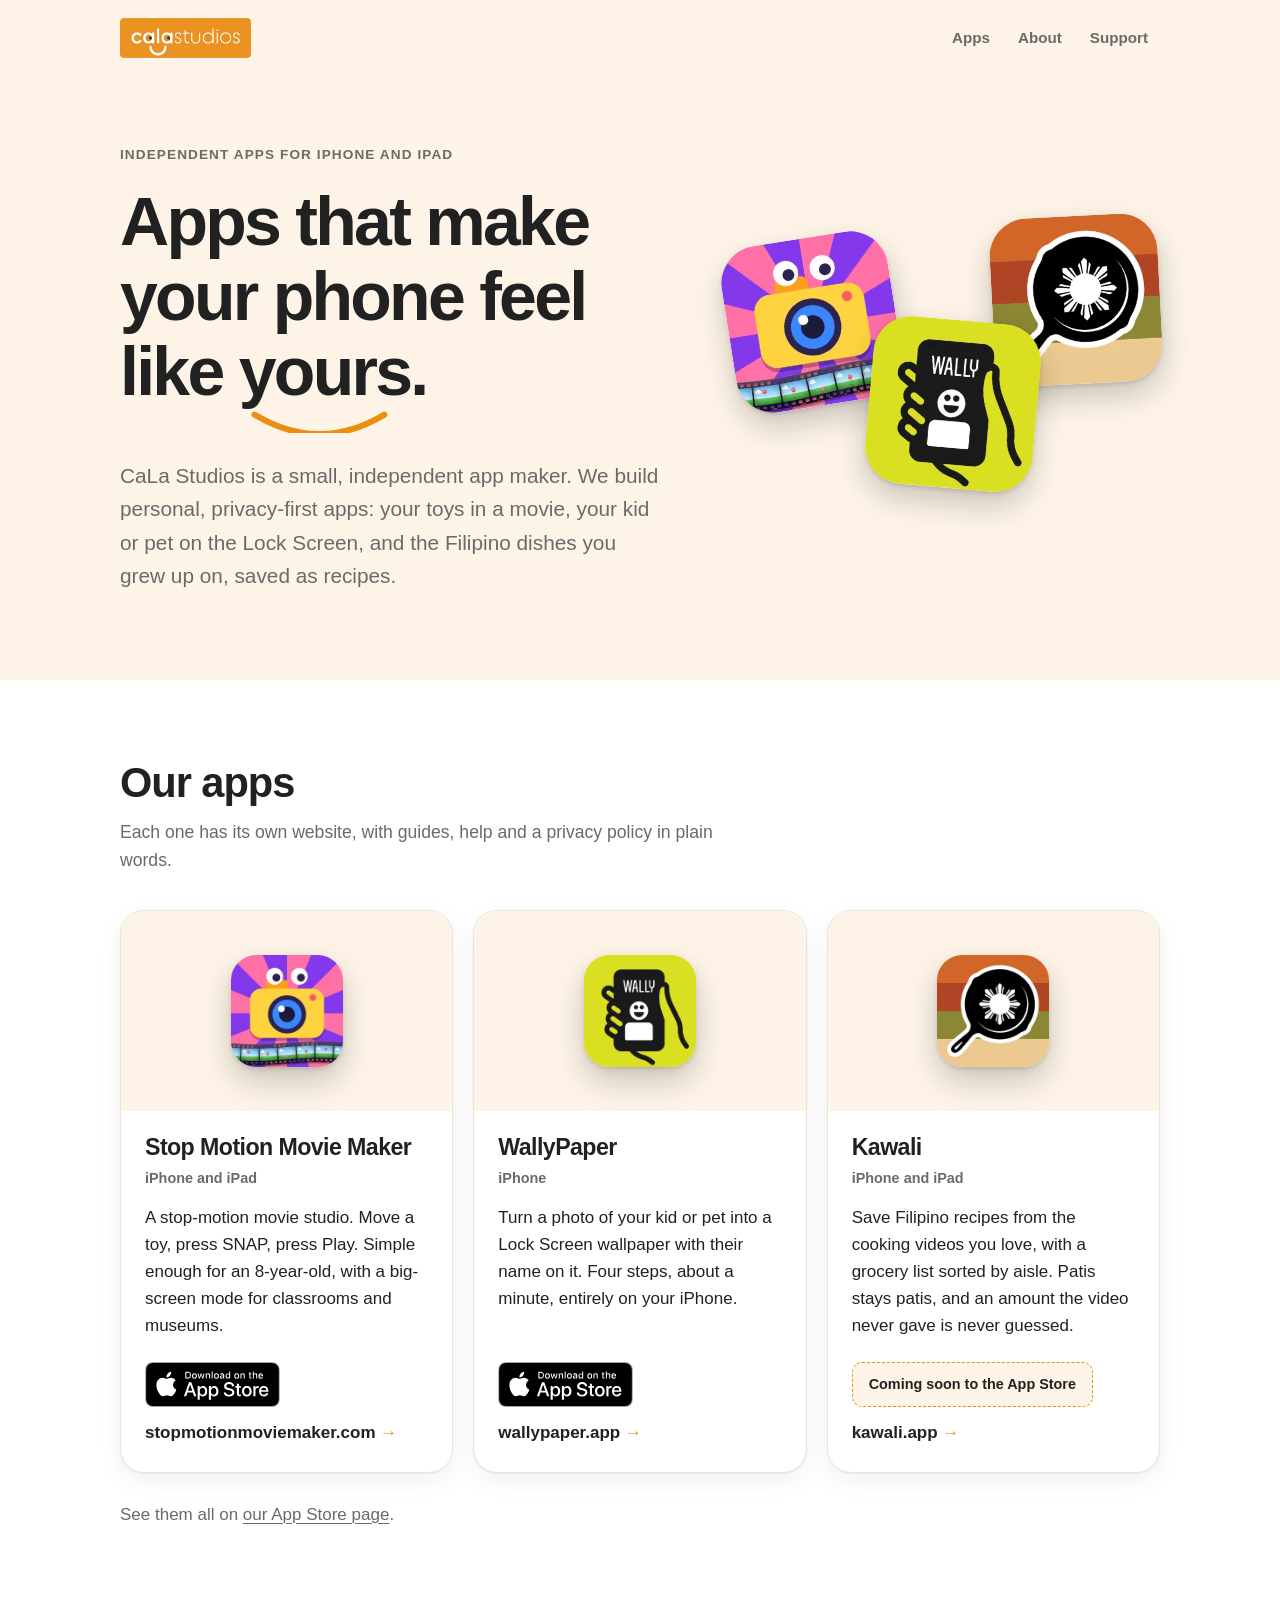
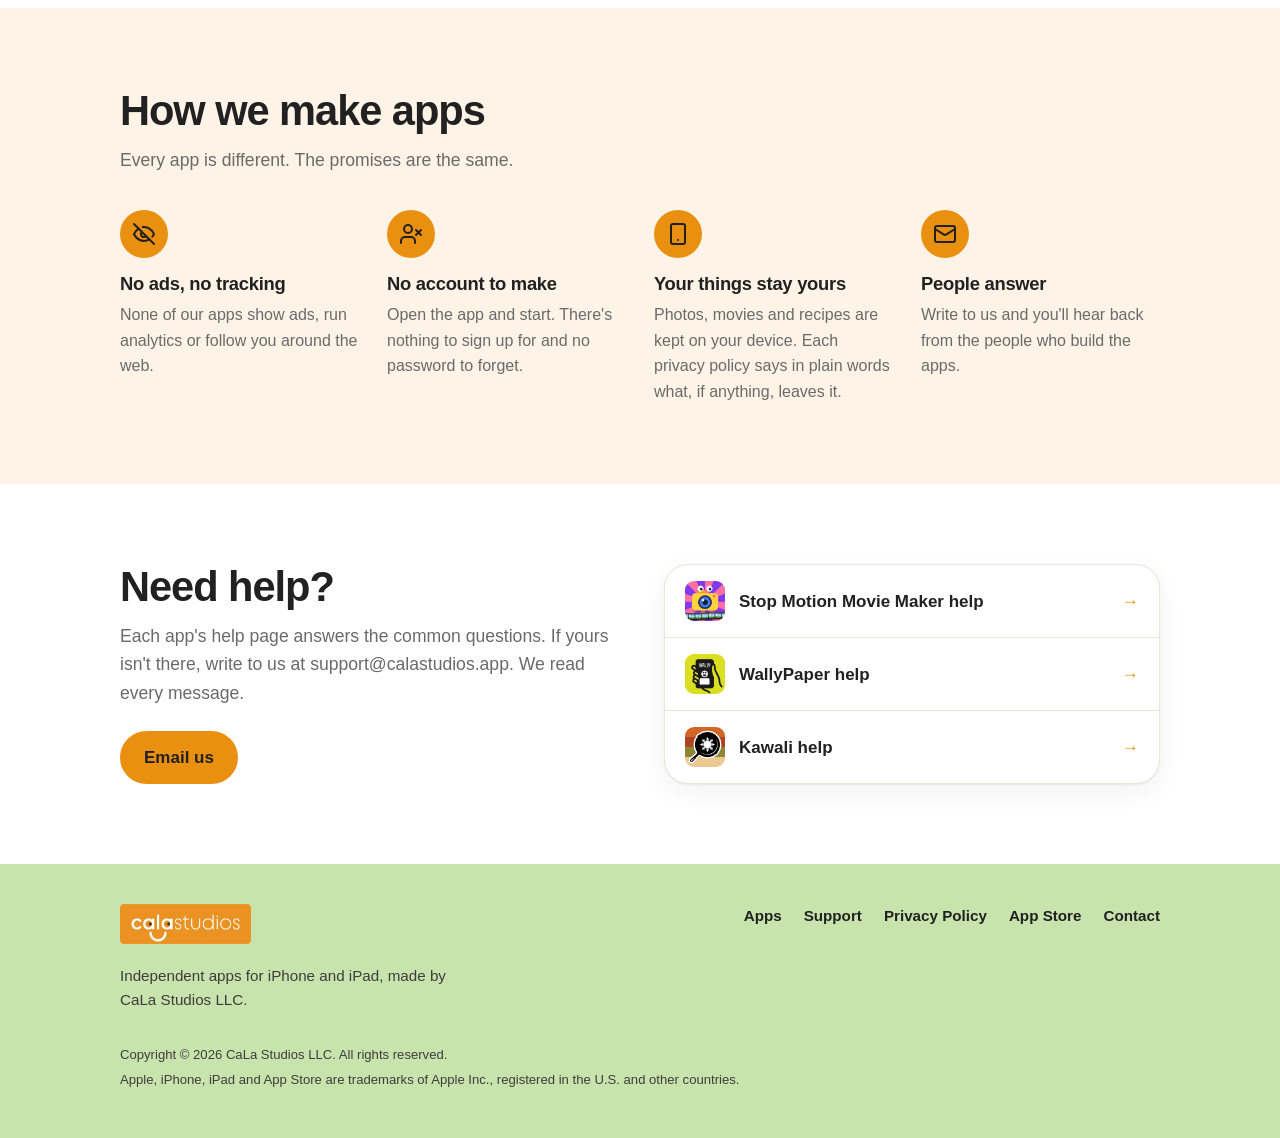
==== commit 5955c768: "Keep the hero paragraph clear of the smile under "yours" The smile hangs about 0.4em below the headl" ====
--- a/index.html
+++ b/index.html
@@ -26,7 +26,7 @@
   <link rel="icon" href="/assets/img/icon-16.png" sizes="16x16" type="image/png">
   <link rel="apple-touch-icon" href="/assets/img/icon-180.png">
   <link rel="manifest" href="/site.webmanifest">
-  <link rel="stylesheet" href="/assets/css/site.css?v=20261007b">
+  <link rel="stylesheet" href="/assets/css/site.css?v=20261007c">
 
   <script type="application/ld+json">
   {
--- a/assets/css/site.css
+++ b/assets/css/site.css
@@ -68,7 +68,7 @@
 
 .eyebrow { display: inline-block; font-size: 0.85rem; font-weight: 700; letter-spacing: 0.08em; text-transform: uppercase; color: var(--ink-2); margin-bottom: 18px; }
 
-.hero h1 { font-size: clamp(2.5rem, 6vw, 4.25rem); font-weight: 800; letter-spacing: -0.04em; max-width: 13ch; }
+.hero h1 { font-size: clamp(2.5rem, 6vw, 4.25rem); font-weight: 800; letter-spacing: -0.04em; max-width: 13ch; padding-bottom: 0.42em; } /* room for the smile */
 .hero p { font-size: clamp(1.1rem, 1.8vw, 1.3rem); color: var(--ink-2); max-width: 34rem; margin: 22px 0 0; }
 
 /* The logo's smile, under "yours" */
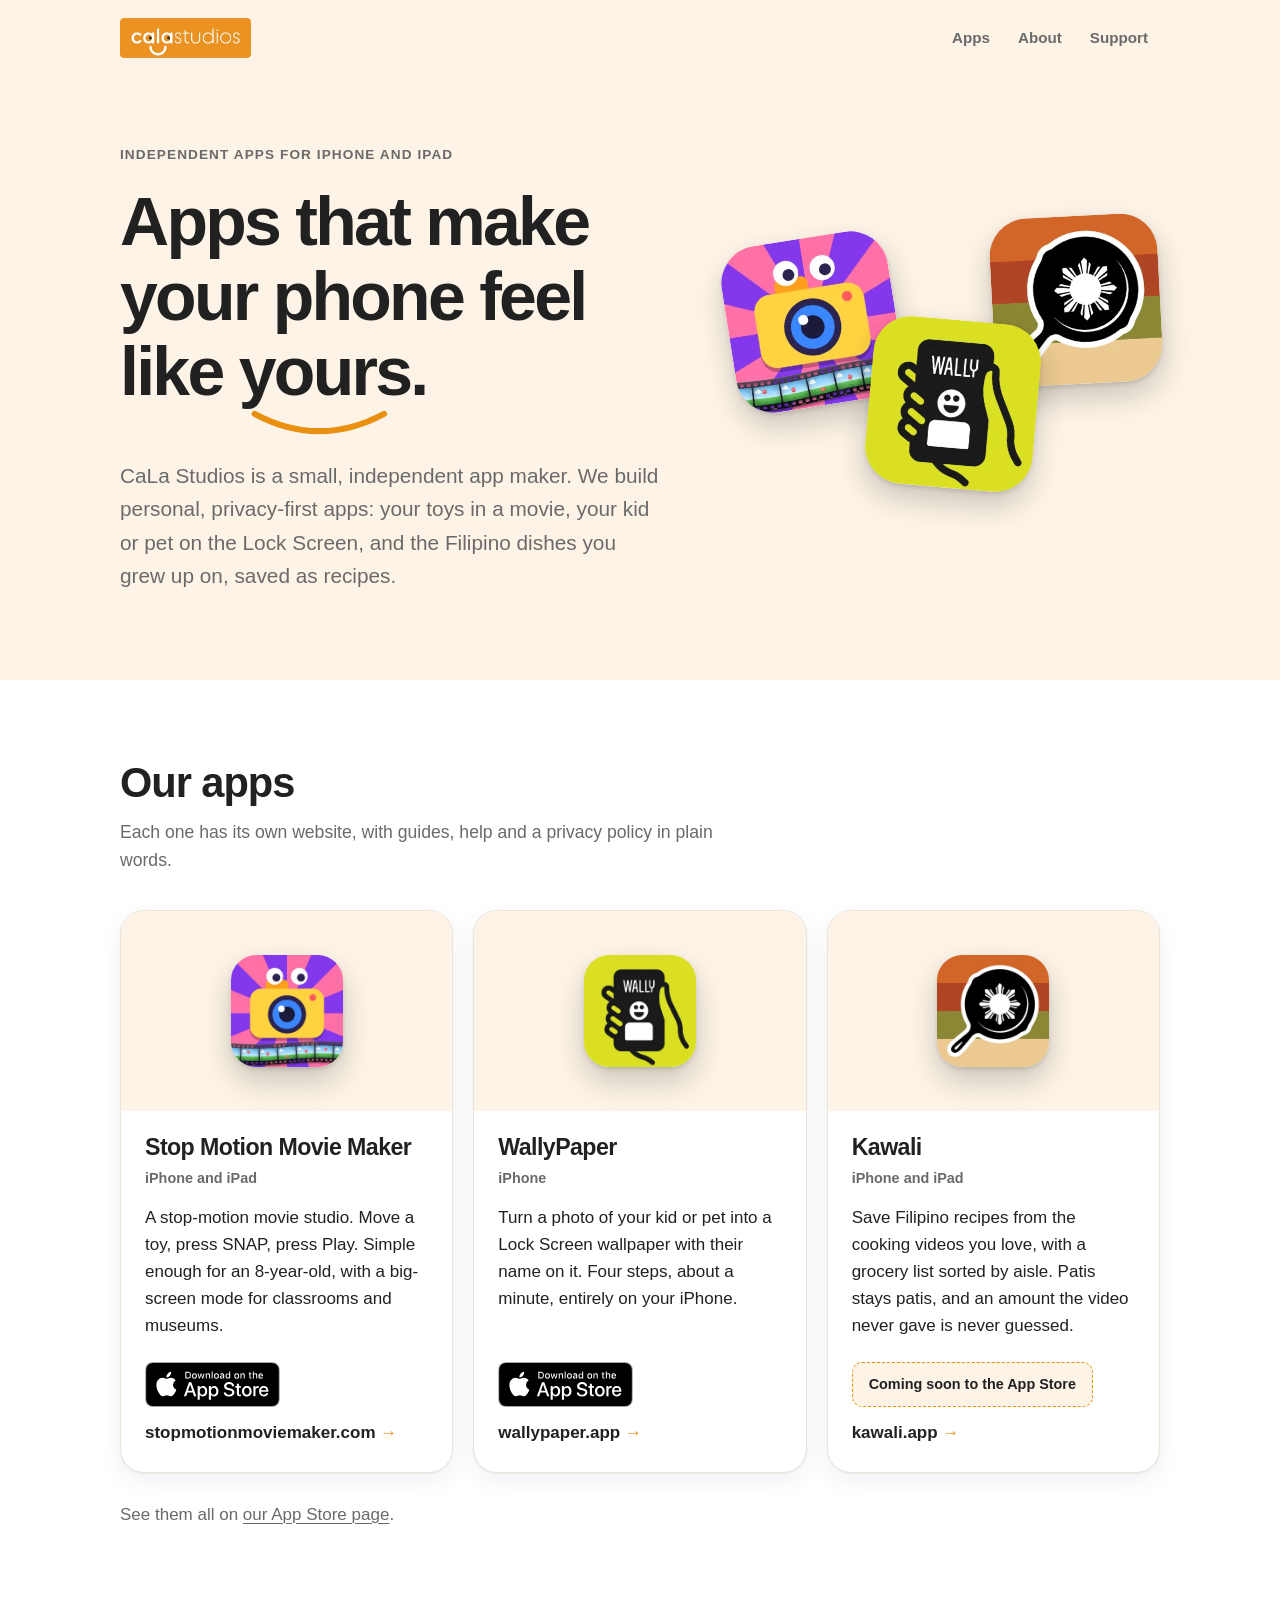
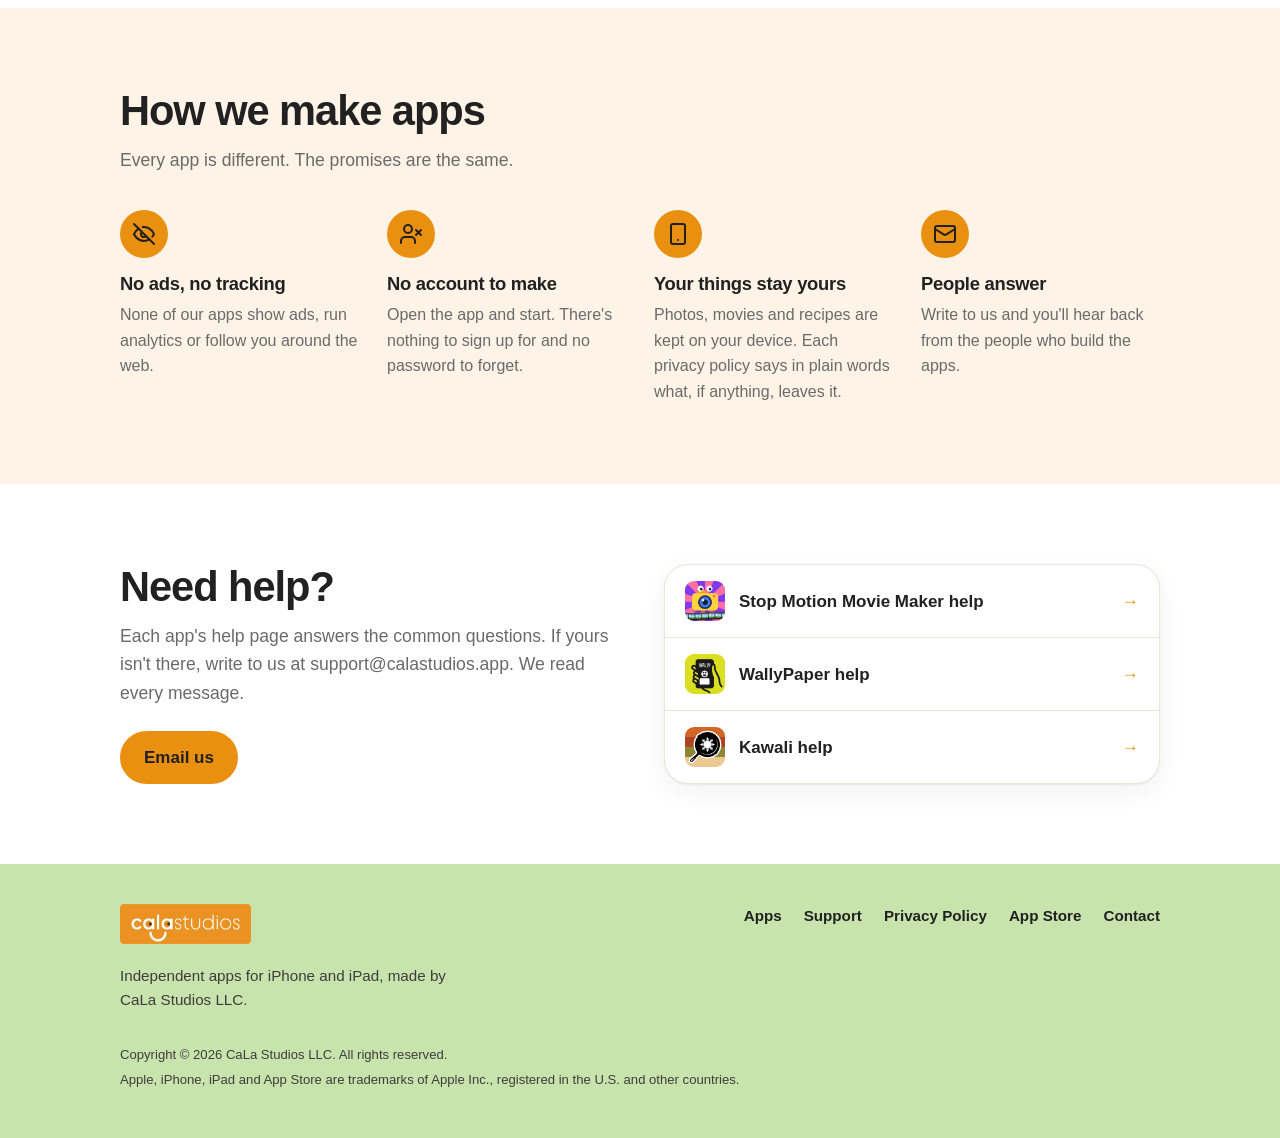
==== commit 9e848e61: "Draw the smile under "yours" in full; its bottom was clipped The arc was a CSS background SVG whose " ====
--- a/index.html
+++ b/index.html
@@ -26,7 +26,7 @@
   <link rel="icon" href="/assets/img/icon-16.png" sizes="16x16" type="image/png">
   <link rel="apple-touch-icon" href="/assets/img/icon-180.png">
   <link rel="manifest" href="/site.webmanifest">
-  <link rel="stylesheet" href="/assets/css/site.css?v=20261007c">
+  <link rel="stylesheet" href="/assets/css/site.css?v=20261007d">
 
   <script type="application/ld+json">
   {
@@ -102,7 +102,7 @@
       <div class="container hero-grid">
         <div>
           <span class="eyebrow">Independent apps for iPhone and iPad</span>
-          <h1>Apps that make your phone feel like <span class="smile">yours</span>.</h1>
+          <h1>Apps that make your phone feel like <span class="smile">yours<svg viewBox="0 0 100 24" preserveAspectRatio="none" aria-hidden="true" focusable="false"><path d="M4 4 Q50 40 96 4"/></svg></span>.</h1>
           <p>CaLa Studios is a small, independent app maker. We build personal, privacy-first apps: your toys in a movie, your kid or pet on the Lock Screen, and the Filipino dishes you grew up on, saved as recipes.</p>
         </div>
         <div class="hero-icons" aria-hidden="true">
--- a/assets/css/site.css
+++ b/assets/css/site.css
@@ -73,10 +73,11 @@
 
 /* The logo's smile, under "yours" */
 .smile { position: relative; white-space: nowrap; }
-.smile::after {
-  content: ""; position: absolute; left: 6%; right: 12%; bottom: -0.36em; height: 0.34em;
-  background: url("data:image/svg+xml,%3Csvg xmlns='http://www.w3.org/2000/svg' viewBox='0 0 100 20' preserveAspectRatio='none'%3E%3Cpath d='M4 4 Q50 38 96 4' fill='none' stroke='%23ea9010' stroke-width='6' stroke-linecap='round' vector-effect='non-scaling-stroke'/%3E%3C/svg%3E") center / 100% 100% no-repeat;
-}
+.smile svg {
+  position: absolute; left: 6%; width: 82%; bottom: -0.36em; height: 0.34em;
+  overflow: visible; fill: none; stroke: var(--orange); stroke-width: 0.09em; stroke-linecap: round;
+}
+.smile path { vector-effect: non-scaling-stroke; }
 
 /* Three app icons, fanned like cards on a table */
 .hero-icons { position: relative; height: 300px; }
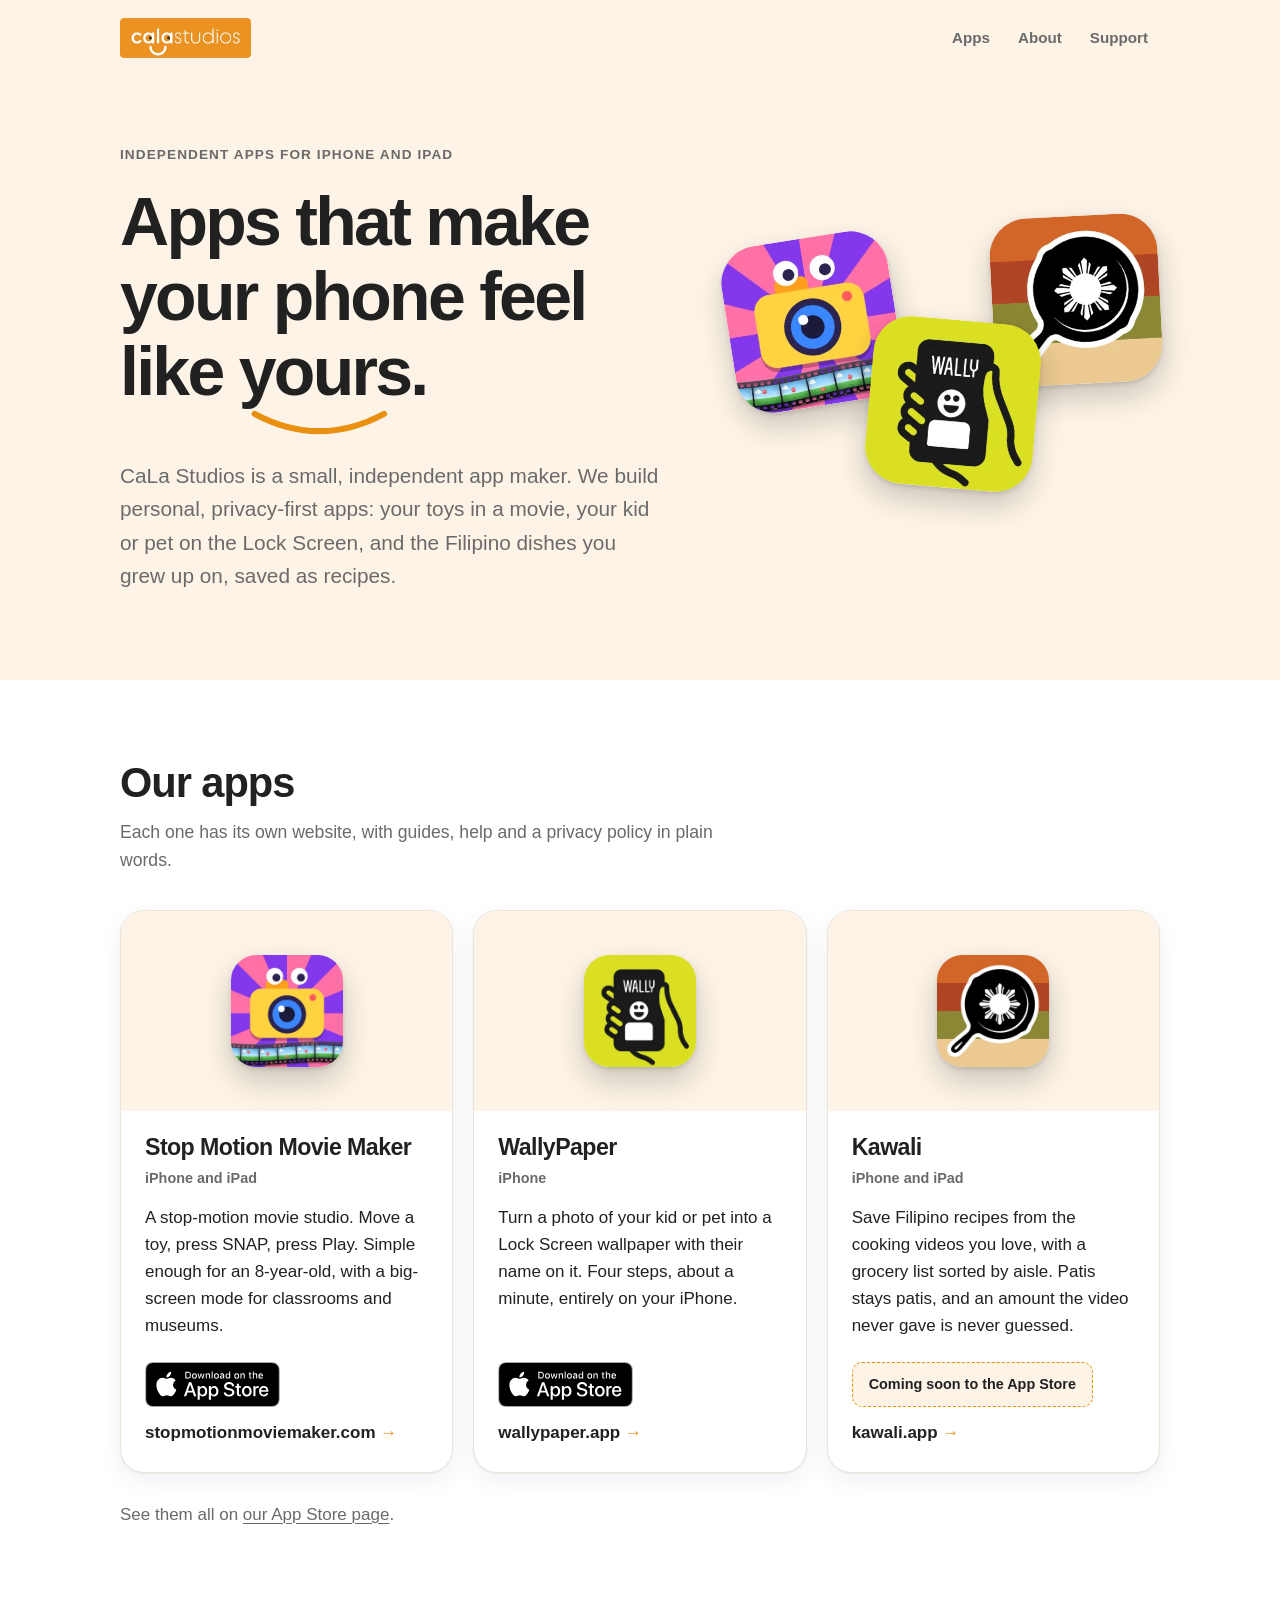
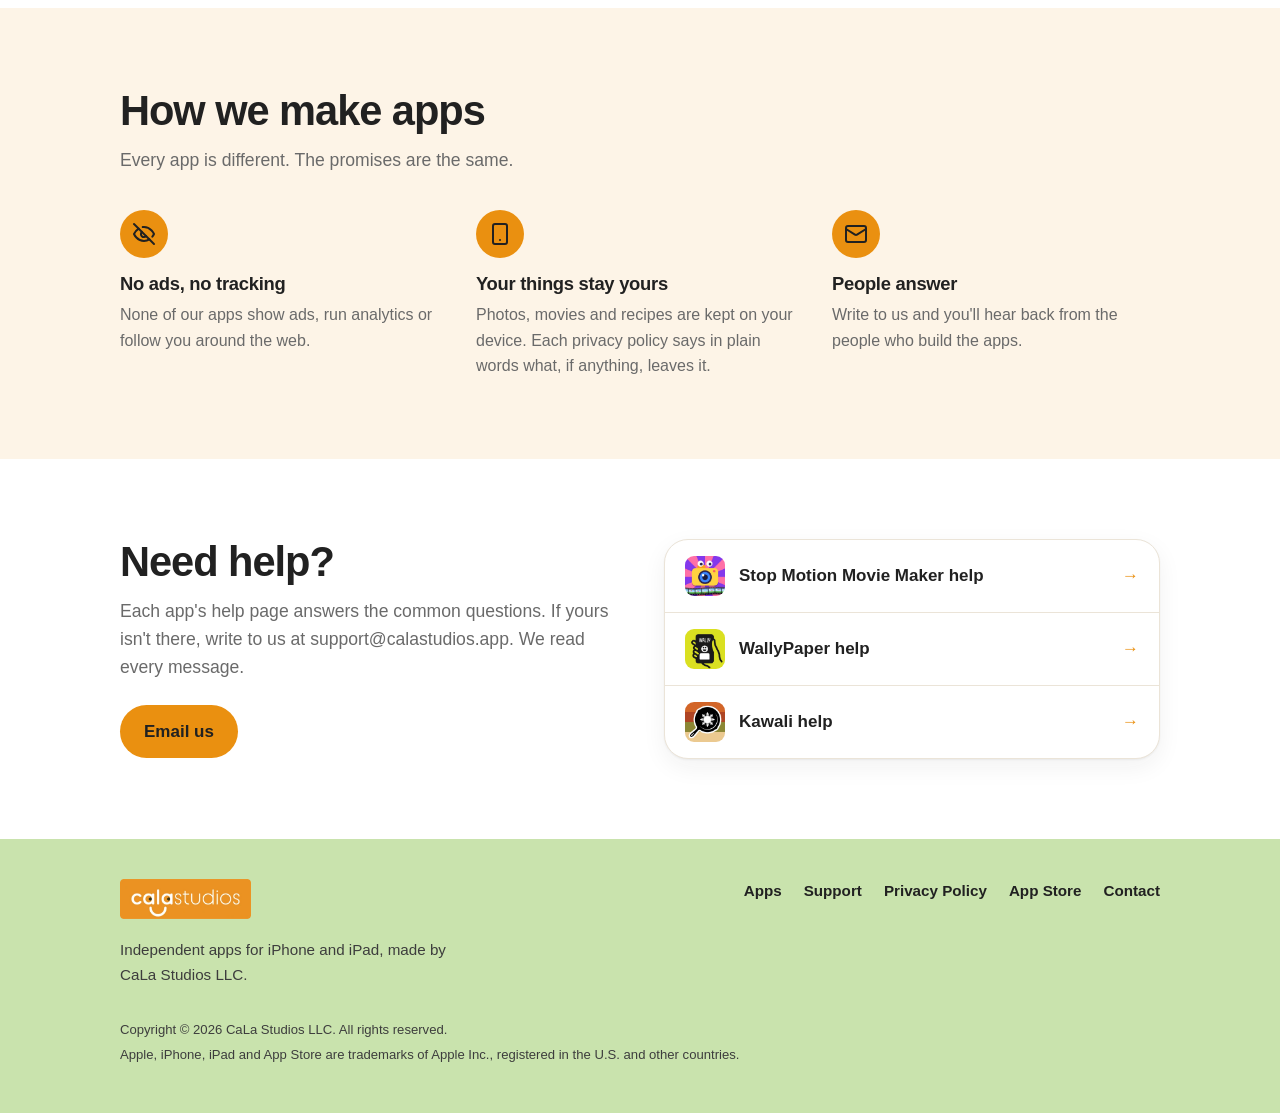
==== commit 5cfb1e9c: "Drop the "no account" promise; Kawali makes no such claim Kawali's own site deliberately stopped say" ====
--- a/index.html
+++ b/index.html
@@ -4,7 +4,7 @@
   <meta charset="utf-8">
   <meta name="viewport" content="width=device-width, initial-scale=1, viewport-fit=cover">
   <title>CaLa Studios – Independent apps for iPhone and iPad</title>
-  <meta name="description" content="CaLa Studios is an independent app maker building personal, privacy-first apps for iPhone and iPad: Stop Motion Movie Maker, WallyPaper and Kawali. No ads, no tracking, no account.">
+  <meta name="description" content="CaLa Studios is an independent app maker building personal, privacy-first apps for iPhone and iPad: Stop Motion Movie Maker, WallyPaper and Kawali. No ads, no tracking.">
   <link rel="canonical" href="https://calastudios.app/">
   <meta name="theme-color" content="#fdf4e7">
 
@@ -26,7 +26,7 @@
   <link rel="icon" href="/assets/img/icon-16.png" sizes="16x16" type="image/png">
   <link rel="apple-touch-icon" href="/assets/img/icon-180.png">
   <link rel="manifest" href="/site.webmanifest">
-  <link rel="stylesheet" href="/assets/css/site.css?v=20261007d">
+  <link rel="stylesheet" href="/assets/css/site.css?v=20261007e">
 
   <script type="application/ld+json">
   {
@@ -178,11 +178,6 @@
             <p>None of our apps show ads, run analytics or follow you around the web.</p>
           </li>
           <li>
-            <span class="glyph"><svg viewBox="0 0 24 24" fill="none" stroke="currentColor" stroke-width="2" stroke-linecap="round" stroke-linejoin="round" aria-hidden="true"><path d="M16 21v-2a4 4 0 0 0-4-4H6a4 4 0 0 0-4 4v2"/><circle cx="9" cy="7" r="4"/><path d="m17 8 5 5"/><path d="m22 8-5 5"/></svg></span>
-            <h3>No account to make</h3>
-            <p>Open the app and start. There's nothing to sign up for and no password to forget.</p>
-          </li>
-          <li>
             <span class="glyph"><svg viewBox="0 0 24 24" fill="none" stroke="currentColor" stroke-width="2" stroke-linecap="round" stroke-linejoin="round" aria-hidden="true"><rect width="14" height="20" x="5" y="2" rx="2"/><path d="M12 18h.01"/></svg></span>
             <h3>Your things stay yours</h3>
             <p>Photos, movies and recipes are kept on your device. Each privacy policy says in plain words what, if anything, leaves it.</p>
--- a/assets/css/site.css
+++ b/assets/css/site.css
@@ -122,7 +122,7 @@
 
 /* ---------- How we work ---------- */
 
-.values { display: grid; grid-template-columns: repeat(4, 1fr); gap: 28px; list-style: none; margin: 0; padding: 0; }
+.values { display: grid; grid-template-columns: repeat(3, 1fr); gap: 28px; list-style: none; margin: 0; padding: 0; }
 .values .glyph { display: grid; place-items: center; width: 48px; height: 48px; border-radius: 50%; background: var(--orange); margin-bottom: 16px; }
 .values svg { width: 24px; height: 24px; color: var(--ink); }
 .values h3 { font-size: 1.15rem; font-weight: 800; letter-spacing: -0.015em; }
@@ -188,7 +188,6 @@
   .hero-icons img:nth-child(2) { left: 33%; top: 40px; }
   .hero-icons img:nth-child(3) { top: 6px; }
   .apps { grid-template-columns: 1fr; max-width: 560px; }
-  .values { grid-template-columns: 1fr 1fr; }
   .support { grid-template-columns: 1fr; }
 }
 
